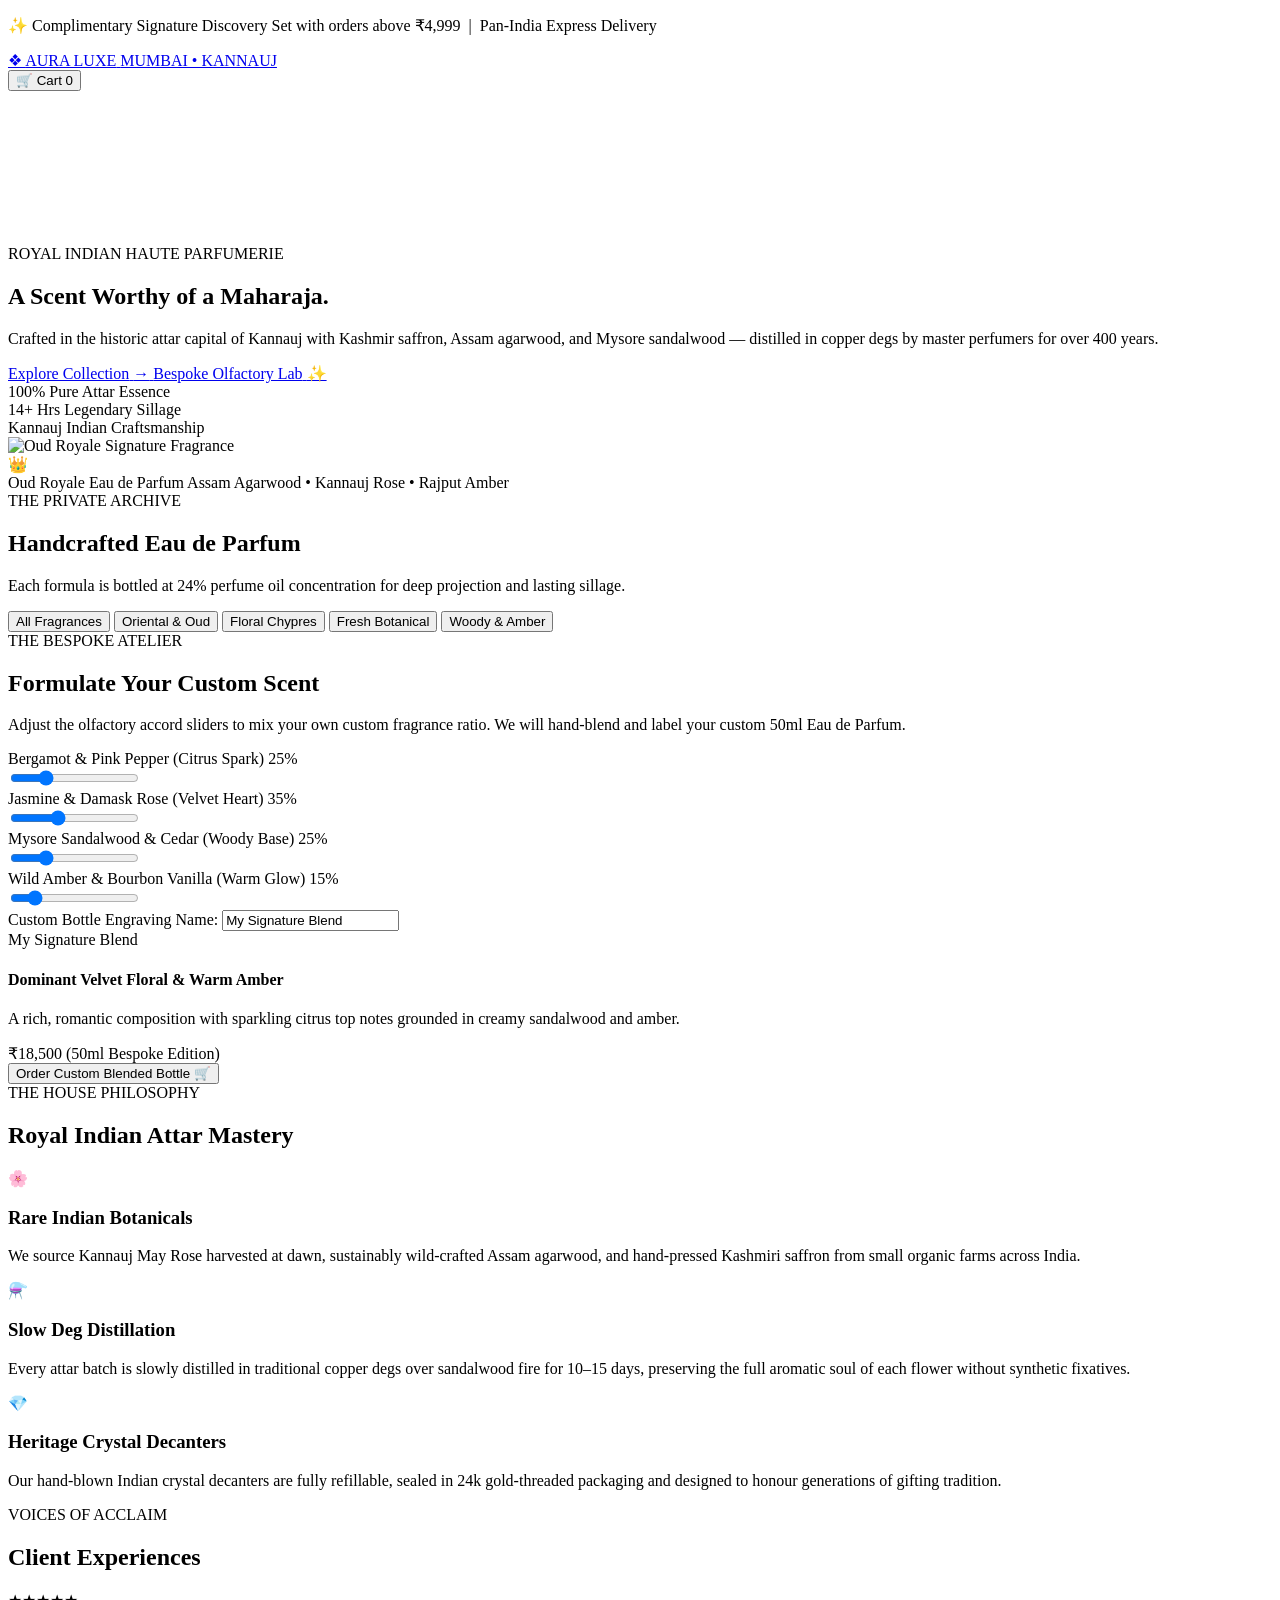
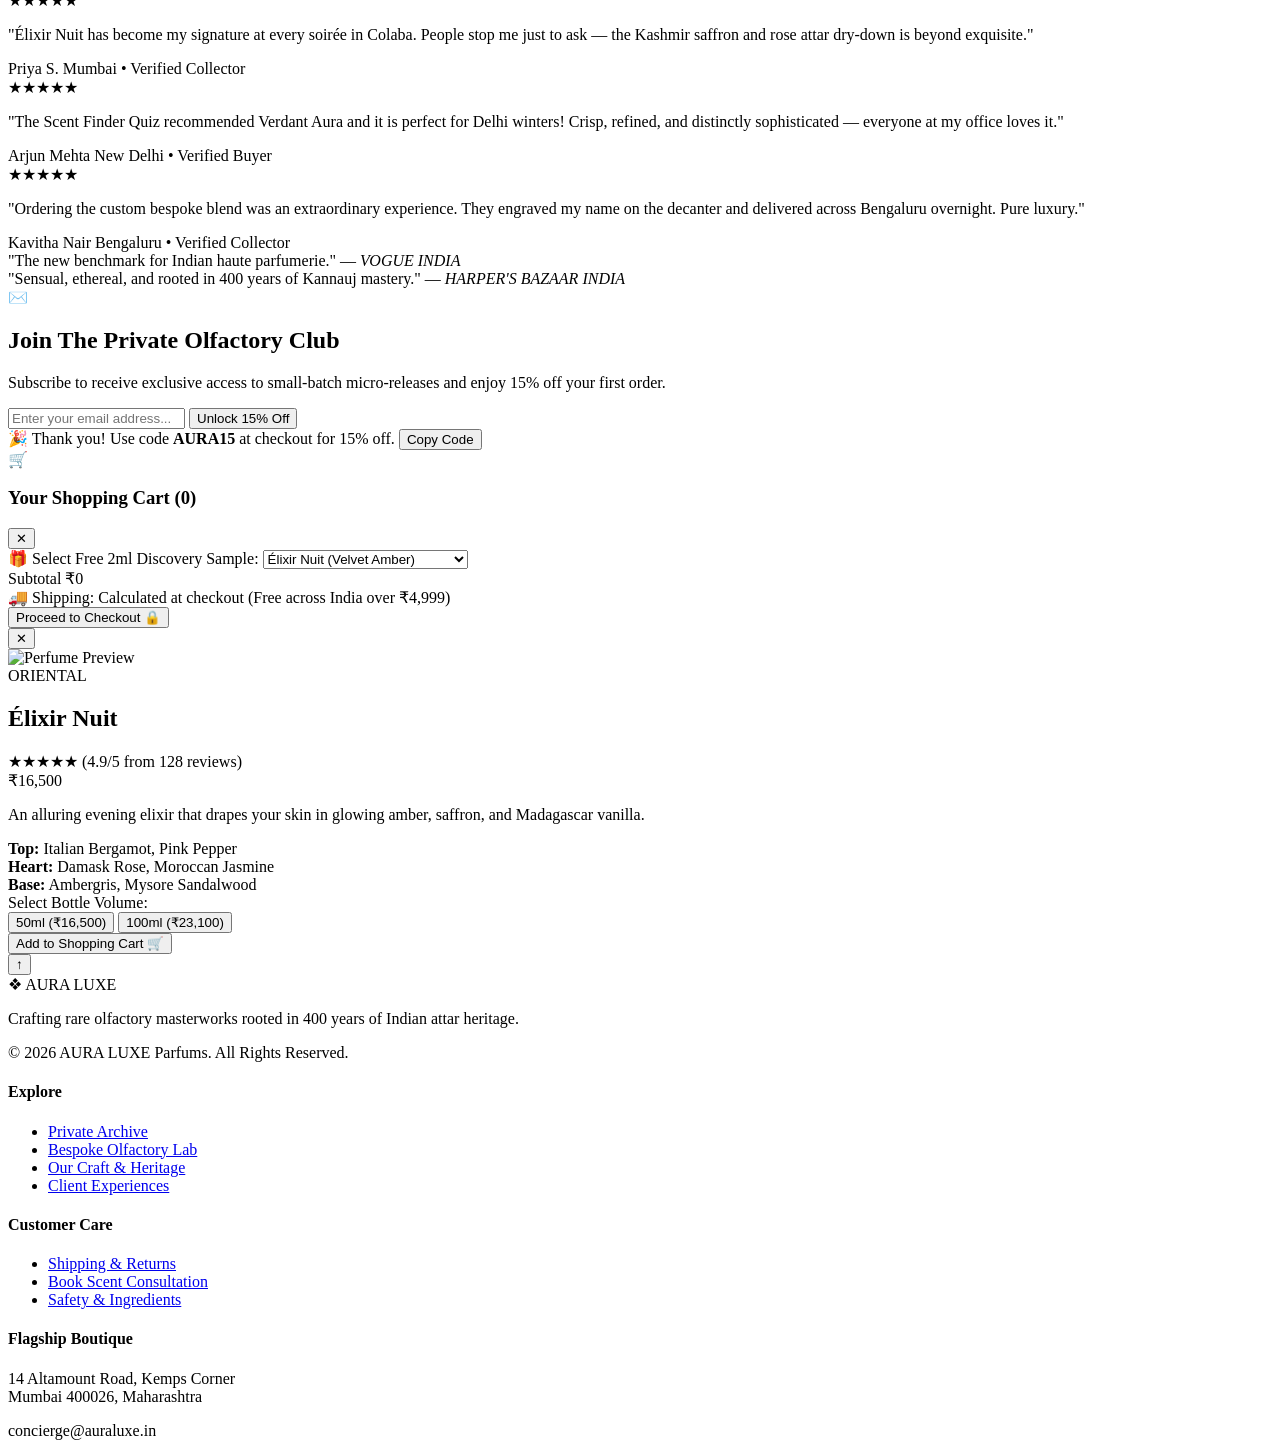
==== index.html @ dcf1870b "Update index.html" ====
<!DOCTYPE html>
<html lang="en">
<head>
  <meta charset="UTF-8">
  <meta name="viewport" content="width=device-width, initial-scale=1.0">
  <title>AURA LUXE Parfums — Royal Indian Haute Parfumerie &amp; Bespoke Attar Creations</title>
  <meta name="description" content="Discover AURA LUXE Parfums: Royal Indian luxury fragrances crafted in Kannauj with rare attar, Mysore sandalwood and Assam agarwood. Explore our interactive scent finder and bespoke olfactory lab.">
  
  <!-- Google Fonts -->
  <link rel="preconnect" href="https://fonts.googleapis.com">
  <link rel="preconnect" href="https://fonts.gstatic.com" crossorigin>
  <link href="https://fonts.googleapis.com/css2?family=Cinzel:wght@400;500;600;700;800&family=Cormorant+Garamond:ital,wght@0,400;0,600;0,700;1,400&family=Plus+Jakarta+Sans:wght@300;400;500;600;700&display=swap" rel="stylesheet">
  
  <!-- Stylesheet -->
  <link rel="stylesheet" href="styles.css">
</head>
<body>

  <!-- Top Announcement Bar -->
  <div class="announcement-bar">
    <p>✨ Complimentary Signature Discovery Set with orders above ₹4,999 &nbsp;|&nbsp; Pan-India Express Delivery</p>
  </div>
  
  <!-- Scroll Progress Indicator -->
  <div id="scroll-progress-bar" class="scroll-progress-bar"></div>

  <!-- Main Navigation Header -->
  <header id="main-header" class="header">
    <div class="header-container header-brand-only">
      <a href="#" class="brand-logo">
        <span class="logo-icon">❖</span>
        <span class="logo-text">AURA LUXE</span>
        <span class="logo-subtext">MUMBAI • KANNAUJ</span>
      </a>

      <div class="header-actions">
        <button id="cart-toggle-btn" class="cart-btn" aria-label="Open Shopping Cart">
          <span class="cart-icon">🛒</span>
          <span class="cart-label">Cart</span>
          <span id="cart-count" class="cart-badge">0</span>
        </button>
      </div>
    </div>
  </header>

  <main>

    <!-- Hero Section -->
    <section id="hero" class="hero-section">
      <!-- Fullscreen Kinetic Canvas Animation Background -->
      <div class="hero-canvas-wrapper">
        <canvas id="hero-scroll-canvas" class="hero-scroll-canvas"></canvas>
        <div class="hero-canvas-overlay"></div>
      </div>
      <div class="hero-bg-glow"></div>
      <div class="container hero-container">
        <div class="hero-content reveal reveal-slide-left">
          <div class="hero-tagline">ROYAL INDIAN HAUTE PARFUMERIE</div>
          <h1 class="hero-title">A Scent Worthy of a Maharaja.</h1>
          <p class="hero-description">
            Crafted in the historic attar capital of Kannauj with Kashmir saffron, Assam agarwood, and Mysore sandalwood — distilled in copper degs by master perfumers for over 400 years.
          </p>

          <div class="hero-cta-group">
            <a href="#collection" class="btn btn-primary">
              <span>Explore Collection</span>
              <span class="btn-arrow">→</span>
            </a>
            <a href="#olfactory-lab" class="btn btn-secondary">
              <span>Bespoke Olfactory Lab</span>
              <span class="btn-sparkle">✨</span>
            </a>
          </div>

          <div class="hero-metrics">
            <div class="metric-item">
              <span class="metric-val">100%</span>
              <span class="metric-lbl">Pure Attar Essence</span>
            </div>
            <div class="metric-divider"></div>
            <div class="metric-item">
              <span class="metric-val">14+ Hrs</span>
              <span class="metric-lbl">Legendary Sillage</span>
            </div>
            <div class="metric-divider"></div>
            <div class="metric-item">
              <span class="metric-val">Kannauj</span>
              <span class="metric-lbl">Indian Craftsmanship</span>
            </div>
          </div>
        </div>

        <div class="hero-visual reveal reveal-slide-right">
          <div class="hero-card-glow"></div>
          <div class="hero-image-wrapper">
            <img src="./images/hero.png" alt="Oud Royale Signature Fragrance" class="hero-img">
            <div class="hero-floating-badge">
              <div class="badge-icon">👑</div>
              <div class="badge-text">
                <span class="badge-title">Oud Royale Eau de Parfum</span>
                <span class="badge-sub">Assam Agarwood • Kannauj Rose • Rajput Amber</span>
              </div>
            </div>
          </div>
        </div>
      </div>
    </section>

    <!-- Collection Showcase -->
    <section id="collection" class="collection-section">
      <div class="container">
        <div class="section-header text-center reveal reveal-fade-up">
          <span class="section-subtitle">THE PRIVATE ARCHIVE</span>
          <h2 class="section-title">Handcrafted Eau de Parfum</h2>
          <p class="section-desc">Each formula is bottled at 24% perfume oil concentration for deep projection and lasting sillage.</p>
        </div>

        <!-- Category Filters -->
        <div class="filter-bar reveal reveal-scale stagger-1">
          <button class="filter-btn active" data-filter="all">All Fragrances</button>
          <button class="filter-btn" data-filter="oriental">Oriental & Oud</button>
          <button class="filter-btn" data-filter="floral">Floral Chypres</button>
          <button class="filter-btn" data-filter="fresh">Fresh Botanical</button>
          <button class="filter-btn" data-filter="woody">Woody & Amber</button>
        </div>

        <!-- Product Grid -->
        <div id="product-grid" class="product-grid">
          <!-- Dynamically populated via app.js -->
        </div>
      </div>
    </section>



    <!-- Bespoke Olfactory Lab / Scent Blender -->
    <section id="olfactory-lab" class="lab-section">
      <div class="container">
        <div class="section-header text-center reveal reveal-fade-up">
          <span class="section-subtitle">THE BESPOKE ATELIER</span>
          <h2 class="section-title">Formulate Your Custom Scent</h2>
          <p class="section-desc">Adjust the olfactory accord sliders to mix your own custom fragrance ratio. We will hand-blend and label your custom 50ml Eau de Parfum.</p>
        </div>

        <div class="lab-workspace reveal reveal-fade-up stagger-1">
          <div class="lab-controls-panel glass-card">
            <div class="slider-group">
              <div class="slider-header">
                <span class="slider-name">Bergamot & Pink Pepper (Citrus Spark)</span>
                <span id="val-citrus" class="slider-value">25%</span>
              </div>
              <input type="range" id="slider-citrus" min="0" max="100" value="25" class="custom-slider">
            </div>

            <div class="slider-group">
              <div class="slider-header">
                <span class="slider-name">Jasmine & Damask Rose (Velvet Heart)</span>
                <span id="val-floral" class="slider-value">35%</span>
              </div>
              <input type="range" id="slider-floral" min="0" max="100" value="35" class="custom-slider">
            </div>

            <div class="slider-group">
              <div class="slider-header">
                <span class="slider-name">Mysore Sandalwood & Cedar (Woody Base)</span>
                <span id="val-woody" class="slider-value">25%</span>
              </div>
              <input type="range" id="slider-woody" min="0" max="100" value="25" class="custom-slider">
            </div>

            <div class="slider-group">
              <div class="slider-header">
                <span class="slider-name">Wild Amber & Bourbon Vanilla (Warm Glow)</span>
                <span id="val-amber" class="slider-value">15%</span>
              </div>
              <input type="range" id="slider-amber" min="0" max="100" value="15" class="custom-slider">
            </div>

            <div class="custom-naming-field">
              <label for="custom-scent-name">Custom Bottle Engraving Name:</label>
              <input type="text" id="custom-scent-name" placeholder="e.g. Nocturne No. 7" value="My Signature Blend">
            </div>
          </div>

          <div class="lab-preview-panel glass-card text-center">
            <div class="bottle-glow-preview">
              <div id="custom-bottle-aura" class="custom-bottle-aura"></div>
              <div class="bottle-graphic">
                <span class="bottle-cap"></span>
                <span id="bottle-body" class="bottle-body">
                  <span id="bottle-label-text" class="bottle-label-text">My Signature Blend</span>
                </span>
              </div>
            </div>

            <div class="custom-recipe-summary">
              <h4 id="custom-blend-title" class="blend-title">Dominant Velvet Floral & Warm Amber</h4>
              <p id="custom-blend-desc" class="blend-desc">A rich, romantic composition with sparkling citrus top notes grounded in creamy sandalwood and amber.</p>
              <div class="custom-price-tag">₹18,500 <span class="size-lbl">(50ml Bespoke Edition)</span></div>
              <button id="add-custom-blend-btn" class="btn btn-primary btn-block">
                <span>Order Custom Blended Bottle</span>
                <span>🛒</span>
              </button>
            </div>
          </div>
        </div>
      </div>
    </section>

    <!-- Artisanal Heritage & Quality -->
    <section id="heritage" class="heritage-section">
      <div class="container">
        <div class="section-header text-center reveal reveal-fade-up">
          <span class="section-subtitle">THE HOUSE PHILOSOPHY</span>
          <h2 class="section-title">Royal Indian Attar Mastery</h2>
        </div>

        <div class="heritage-grid">
          <div class="heritage-card glass-card reveal reveal-scale stagger-1">
            <div class="heritage-icon">🌸</div>
            <h3>Rare Indian Botanicals</h3>
            <p>We source Kannauj May Rose harvested at dawn, sustainably wild-crafted Assam agarwood, and hand-pressed Kashmiri saffron from small organic farms across India.</p>
          </div>

          <div class="heritage-card glass-card reveal reveal-scale stagger-2">
            <div class="heritage-icon">⚗️</div>
            <h3>Slow Deg Distillation</h3>
            <p>Every attar batch is slowly distilled in traditional copper degs over sandalwood fire for 10–15 days, preserving the full aromatic soul of each flower without synthetic fixatives.</p>
          </div>

          <div class="heritage-card glass-card reveal reveal-scale stagger-3">
            <div class="heritage-icon">💎</div>
            <h3>Heritage Crystal Decanters</h3>
            <p>Our hand-blown Indian crystal decanters are fully refillable, sealed in 24k gold-threaded packaging and designed to honour generations of gifting tradition.</p>
          </div>
        </div>
      </div>
    </section>

    <!-- Reviews & Press -->
    <section id="reviews" class="reviews-section">
      <div class="container">
        <div class="section-header text-center reveal reveal-fade-up">
          <span class="section-subtitle">VOICES OF ACCLAIM</span>
          <h2 class="section-title">Client Experiences</h2>
        </div>

        <div class="reviews-grid">
          <div class="review-card glass-card reveal reveal-fade-up stagger-1">
            <div class="star-rating">★★★★★</div>
            <p class="review-text">"Élixir Nuit has become my signature at every soirée in Colaba. People stop me just to ask — the Kashmir saffron and rose attar dry-down is beyond exquisite."</p>
            <div class="reviewer-info">
              <span class="reviewer-name">Priya S.</span>
              <span class="reviewer-location">Mumbai • Verified Collector</span>
            </div>
          </div>

          <div class="review-card glass-card reveal reveal-fade-up stagger-2">
            <div class="star-rating">★★★★★</div>
            <p class="review-text">"The Scent Finder Quiz recommended Verdant Aura and it is perfect for Delhi winters! Crisp, refined, and distinctly sophisticated — everyone at my office loves it."</p>
            <div class="reviewer-info">
              <span class="reviewer-name">Arjun Mehta</span>
              <span class="reviewer-location">New Delhi • Verified Buyer</span>
            </div>
          </div>

          <div class="review-card glass-card reveal reveal-fade-up stagger-3">
            <div class="star-rating">★★★★★</div>
            <p class="review-text">"Ordering the custom bespoke blend was an extraordinary experience. They engraved my name on the decanter and delivered across Bengaluru overnight. Pure luxury."</p>
            <div class="reviewer-info">
              <span class="reviewer-name">Kavitha Nair</span>
              <span class="reviewer-location">Bengaluru • Verified Collector</span>
            </div>
          </div>
        </div>

        <!-- Press Endorsements -->
        <div class="press-quotes reveal reveal-fade-up stagger-4">
          <div class="press-item">"The new benchmark for Indian haute parfumerie." — <em>VOGUE INDIA</em></div>
          <div class="press-item">"Sensual, ethereal, and rooted in 400 years of Kannauj mastery." — <em>HARPER'S BAZAAR INDIA</em></div>
        </div>
      </div>
    </section>

    <!-- VIP Newsletter Signup -->
    <section class="newsletter-section">
      <div class="container text-center">
        <div class="newsletter-card glass-card reveal reveal-scale">
          <span class="newsletter-icon">✉️</span>
          <h2>Join The Private Olfactory Club</h2>
          <p>Subscribe to receive exclusive access to small-batch micro-releases and enjoy 15% off your first order.</p>

          <form id="newsletter-form" class="newsletter-form">
            <input type="email" id="newsletter-email" placeholder="Enter your email address..." required aria-label="Email address">
            <button type="submit" class="btn btn-primary">Unlock 15% Off</button>
          </form>

          <div id="newsletter-success-msg" class="newsletter-success hidden">
            🎉 Thank you! Use code <strong id="promo-code">AURA15</strong> at checkout for 15% off. <button id="copy-code-btn" class="btn-text">Copy Code</button>
          </div>
        </div>
      </div>
    </section>

  </main>

  <!-- Slide-out Shopping Cart Drawer -->
  <div id="cart-overlay" class="cart-overlay"></div>
  <aside id="cart-drawer" class="cart-drawer" aria-label="Shopping Cart Drawer">
    <div class="cart-drawer-header">
      <div class="cart-header-title">
        <span class="cart-header-icon">🛒</span>
        <h3>Your Shopping Cart (<span id="cart-drawer-count">0</span>)</h3>
      </div>
      <button id="cart-close-btn" class="close-btn" aria-label="Close Shopping Cart">✕</button>
    </div>

    <div id="cart-items-container" class="cart-drawer-body">
      <!-- Cart items injected dynamically -->
    </div>

    <div class="cart-drawer-footer">
      <div class="free-sample-picker">
        <label for="sample-select">🎁 Select Free 2ml Discovery Sample:</label>
        <select id="sample-select" class="sample-select">
          <option value="Élixir Nuit 2ml Sample">Élixir Nuit (Velvet Amber)</option>
          <option value="Fleur de Soie 2ml Sample">Fleur de Soie (Rose Chypres)</option>
          <option value="Verdant Aura 2ml Sample">Verdant Aura (Fresh Botanical)</option>
          <option value="Oud Royale 2ml Sample">Oud Royale (Rare Agarwood)</option>
        </select>
      </div>

      <div class="cart-subtotal-row">
        <span>Subtotal</span>
        <span id="cart-subtotal-val" class="subtotal-amount">₹0</span>
      </div>

      <div class="cart-shipping-note">
        <span>🚚 Shipping:</span>
        <span id="shipping-status" class="shipping-status">Calculated at checkout (Free across India over ₹4,999)</span>
      </div>

      <button id="checkout-btn" class="btn btn-primary btn-block btn-lg">
        <span>Proceed to Checkout</span>
        <span>🔒</span>
      </button>
    </div>
  </aside>

  <!-- Quick View Product Modal -->
  <div id="quickview-modal" class="modal-overlay">
    <div class="modal-card glass-card">
      <button id="modal-close-btn" class="modal-close" aria-label="Close Modal">✕</button>
      <div class="modal-body">
        <div class="modal-image-col">
          <img id="modal-img" src="./images/hero.png" alt="Perfume Preview">
        </div>
        <div class="modal-details-col">
          <span id="modal-category" class="modal-category-tag">ORIENTAL</span>
          <h2 id="modal-title" class="modal-title">Élixir Nuit</h2>
          <div id="modal-rating" class="modal-stars">★★★★★ <span class="rating-num">(4.9/5 from 128 reviews)</span></div>
          <div id="modal-price" class="modal-price-tag">₹16,500</div>
          <p id="modal-desc" class="modal-description">An alluring evening elixir that drapes your skin in glowing amber, saffron, and Madagascar vanilla.</p>

          <div class="modal-notes-summary">
            <div><strong>Top:</strong> <span id="modal-top-notes">Italian Bergamot, Pink Pepper</span></div>
            <div><strong>Heart:</strong> <span id="modal-heart-notes">Damask Rose, Moroccan Jasmine</span></div>
            <div><strong>Base:</strong> <span id="modal-base-notes">Ambergris, Mysore Sandalwood</span></div>
          </div>

          <div class="size-selector">
            <label>Select Bottle Volume:</label>
            <div class="size-options">
              <button class="size-btn active" data-size="50ml" data-price-mult="1">50ml (₹16,500)</button>
              <button class="size-btn" data-size="100ml" data-price-mult="1.4">100ml (₹23,100)</button>
            </div>
          </div>

          <button id="modal-add-cart-btn" class="btn btn-primary btn-block">
            <span>Add to Shopping Cart</span>
            <span>🛒</span>
          </button>
        </div>
      </div>
    </div>
  </div>

  <!-- Toast Notification Container -->
  <div id="toast-container" class="toast-container"></div>

  <!-- Back to Top Button -->
  <button id="back-to-top-btn" class="back-to-top-btn" aria-label="Scroll Back to Top" title="Back to Top">
    <span>↑</span>
  </button>

  <!-- Footer -->
  <footer class="footer">
    <div class="container footer-grid">
      <div class="footer-col brand-col">
        <div class="brand-logo">
          <span class="logo-icon">❖</span>
          <span class="logo-text">AURA LUXE</span>
        </div>
        <p>Crafting rare olfactory masterworks rooted in 400 years of Indian attar heritage.</p>
        <p class="copyright">&copy; 2026 AURA LUXE Parfums. All Rights Reserved.</p>
      </div>

      <div class="footer-col">
        <h4>Explore</h4>
        <ul>
          <li><a href="#collection">Private Archive</a></li>
          <li><a href="#olfactory-lab">Bespoke Olfactory Lab</a></li>
          <li><a href="#heritage">Our Craft &amp; Heritage</a></li>
          <li><a href="#reviews">Client Experiences</a></li>
        </ul>
      </div>

      <div class="footer-col">
        <h4>Customer Care</h4>
        <ul>
          <li><a href="#" onclick="alert('Complimentary shipping across India on all orders over ₹4,999. Express 24-hr delivery to major metros.')">Shipping &amp; Returns</a></li>
          <li><a href="#" onclick="alert('Our master perfumers are available for private consultations at boutique@auraluxe.com')">Book Scent Consultation</a></li>
          <li><a href="#" onclick="alert('All fragrances are 100% cruelty-free and IFRA certified.')">Safety & Ingredients</a></li>
        </ul>
      </div>

      <div class="footer-col">
        <h4>Flagship Boutique</h4>
        <p>14 Altamount Road, Kemps Corner<br>Mumbai 400026, Maharashtra</p>
        <p class="contact-email">concierge@auraluxe.in</p>
      </div>
    </div>
  </footer>

  <!-- Script -->
  <script src="app.js"></script>
</body>
</html>
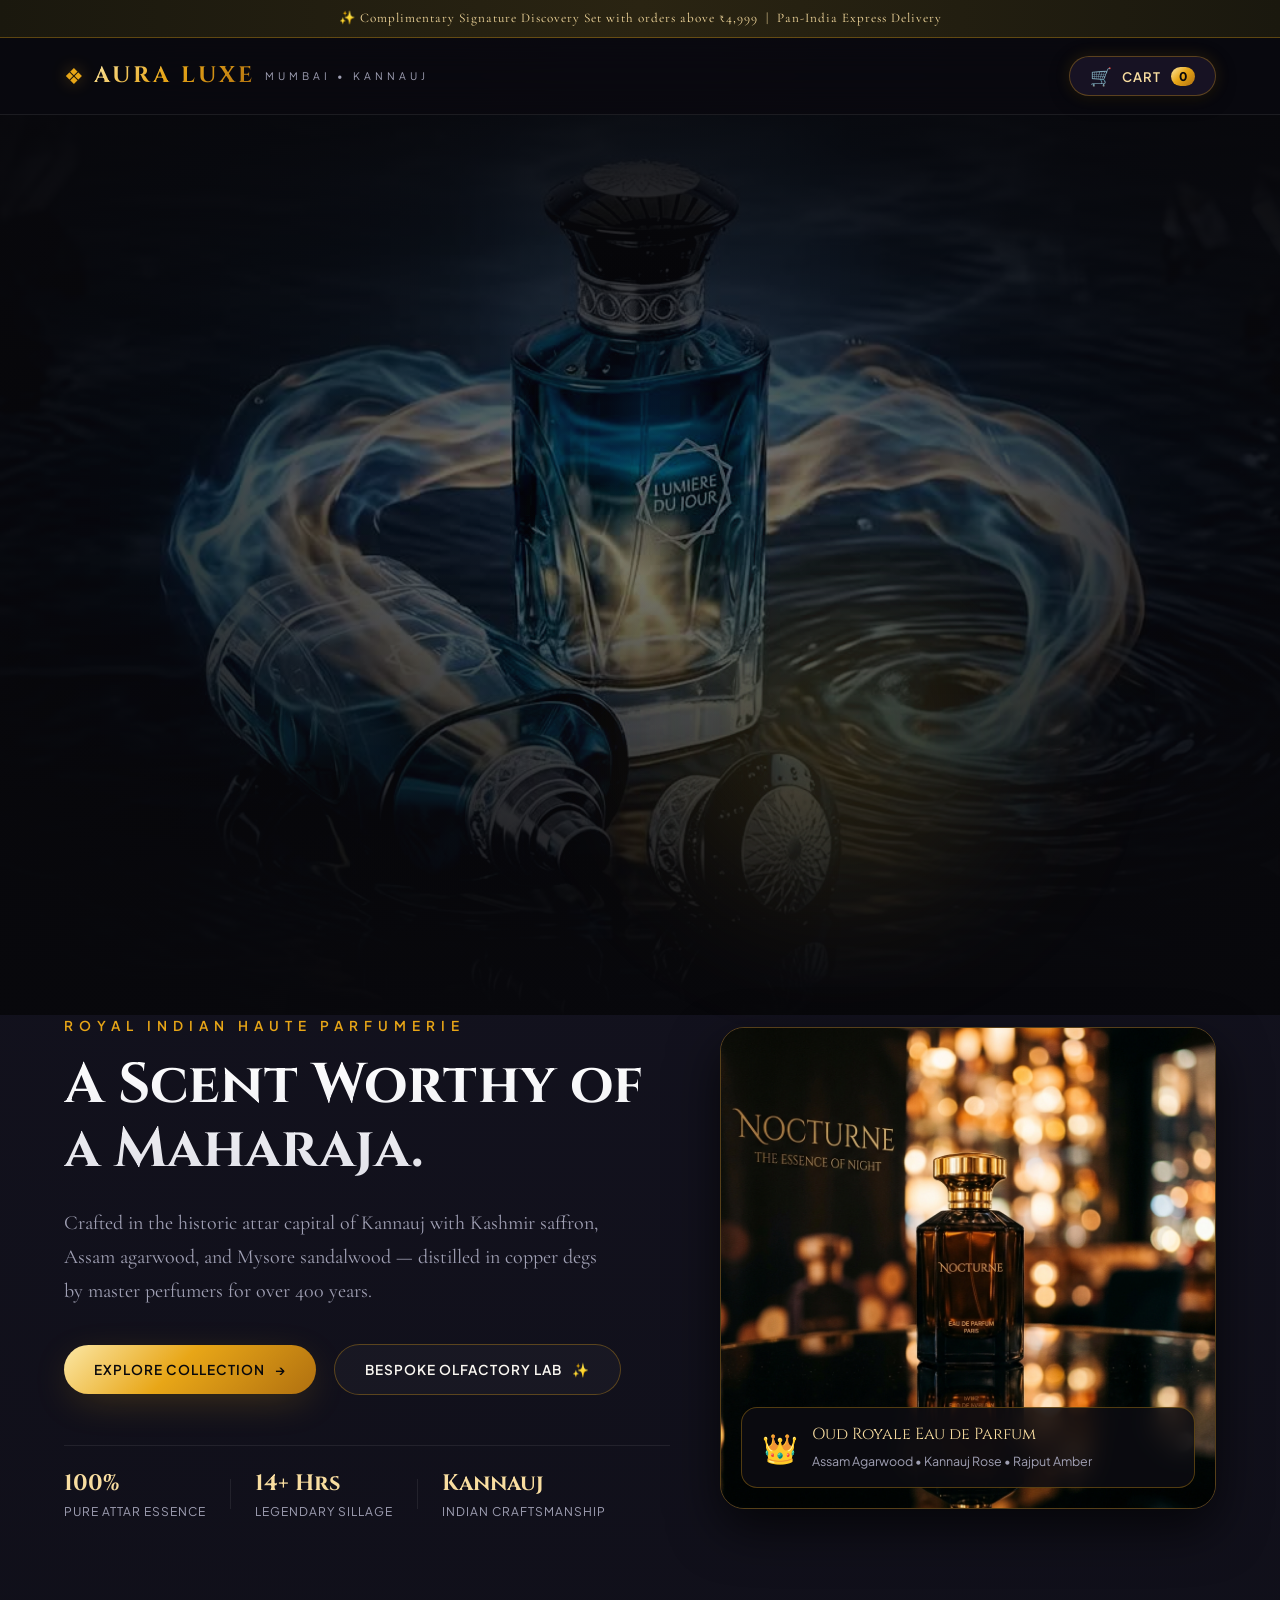
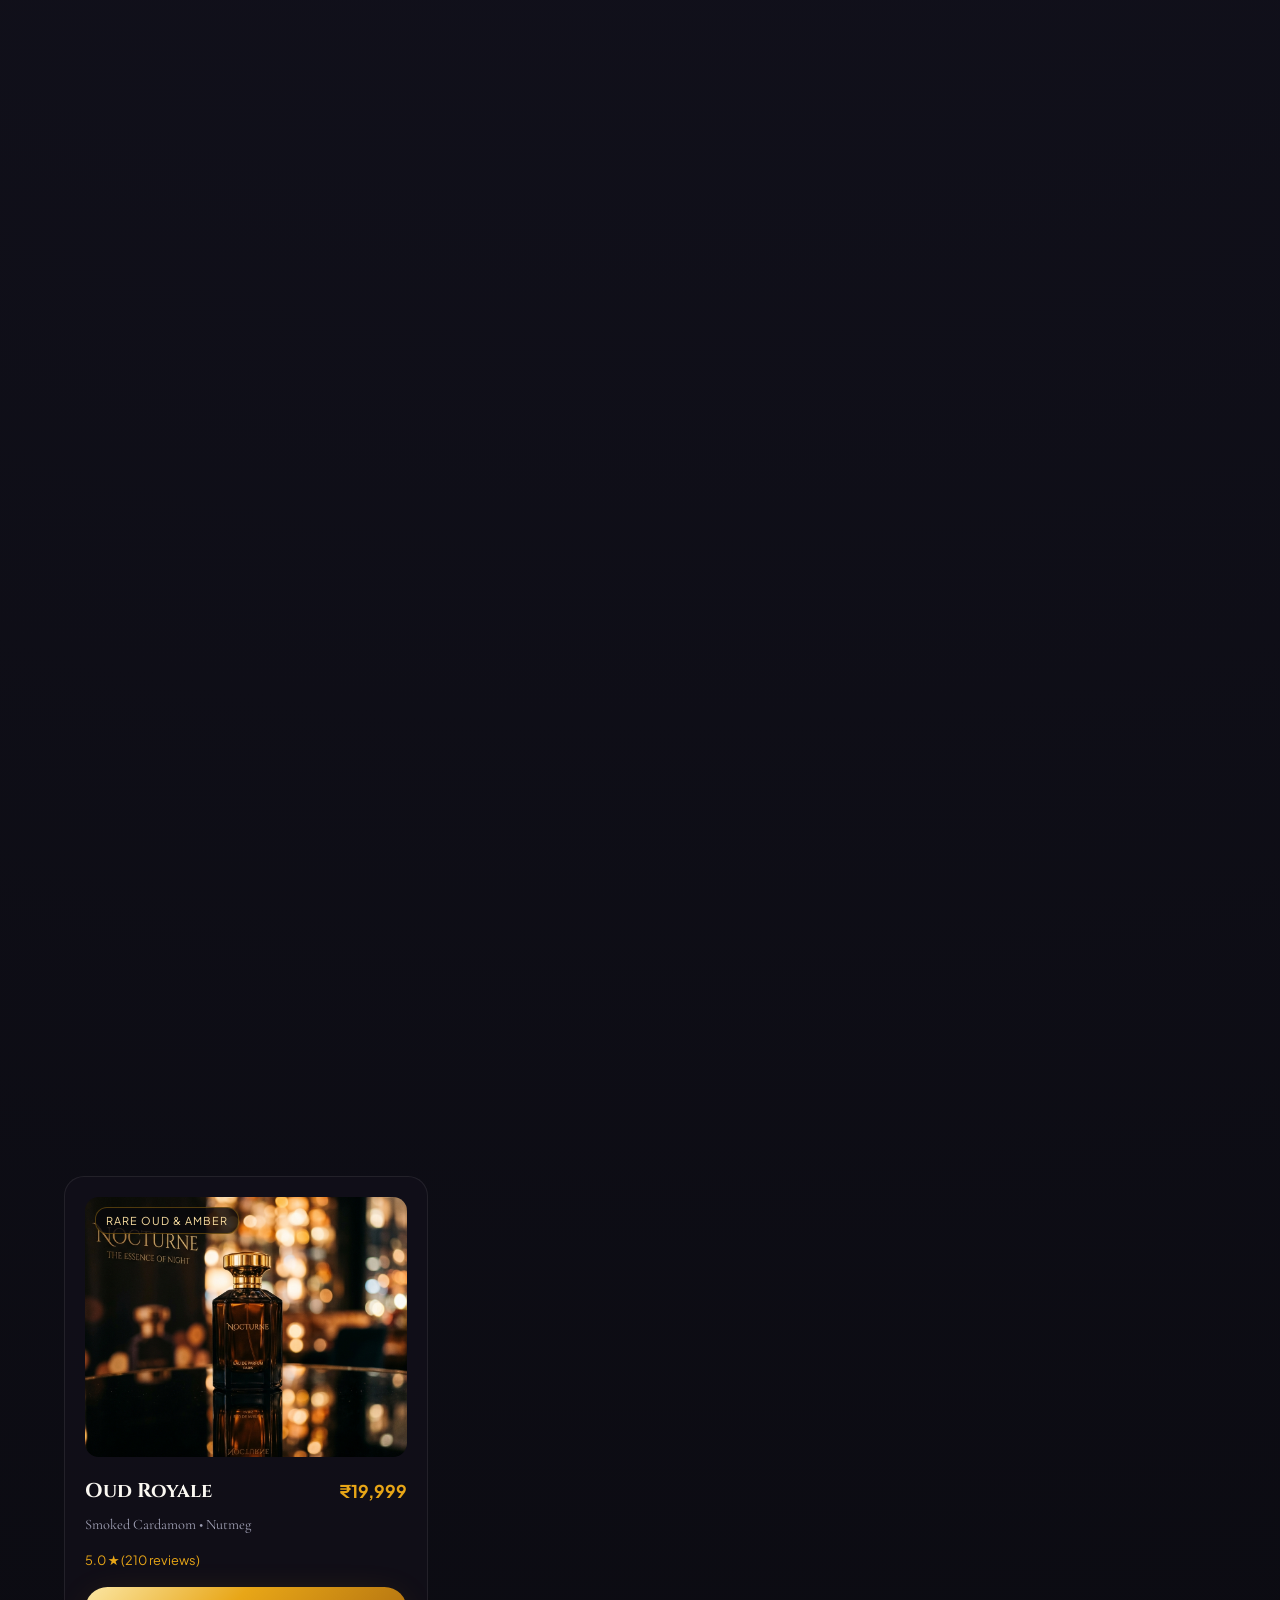
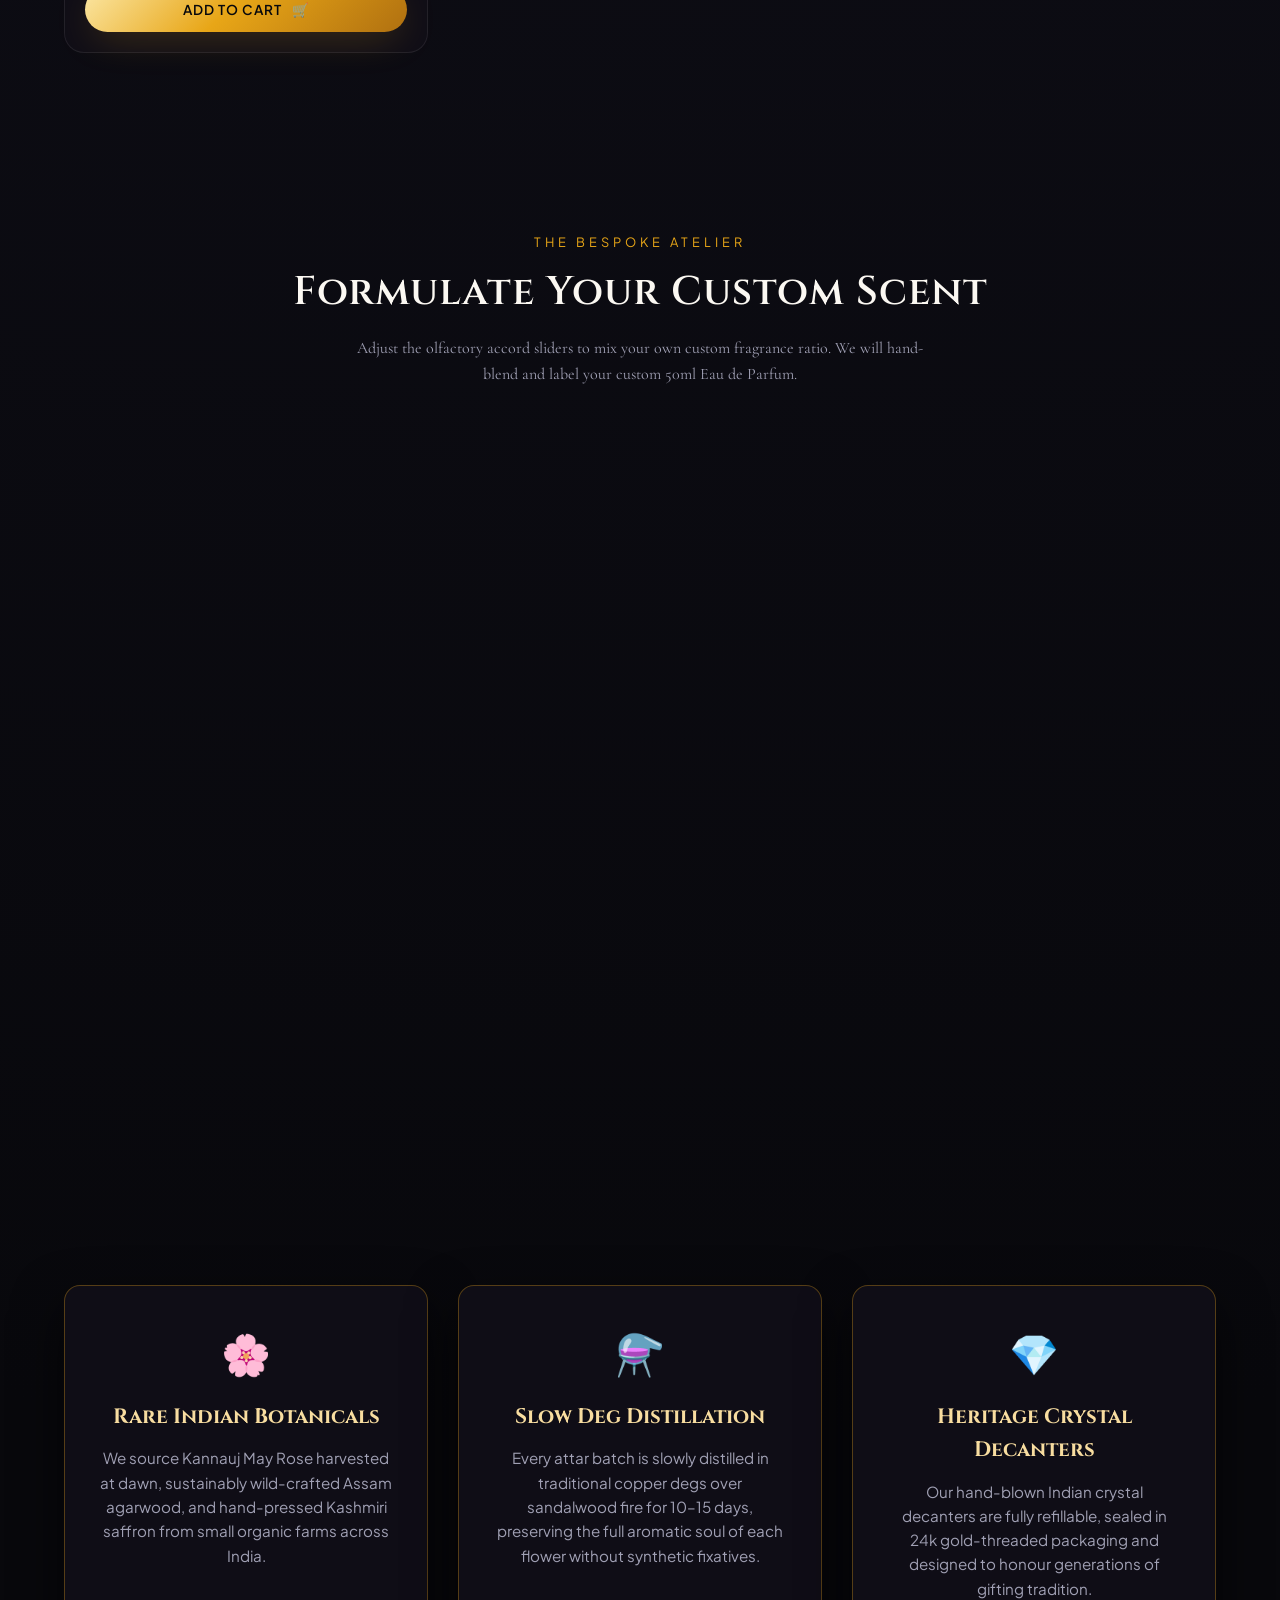
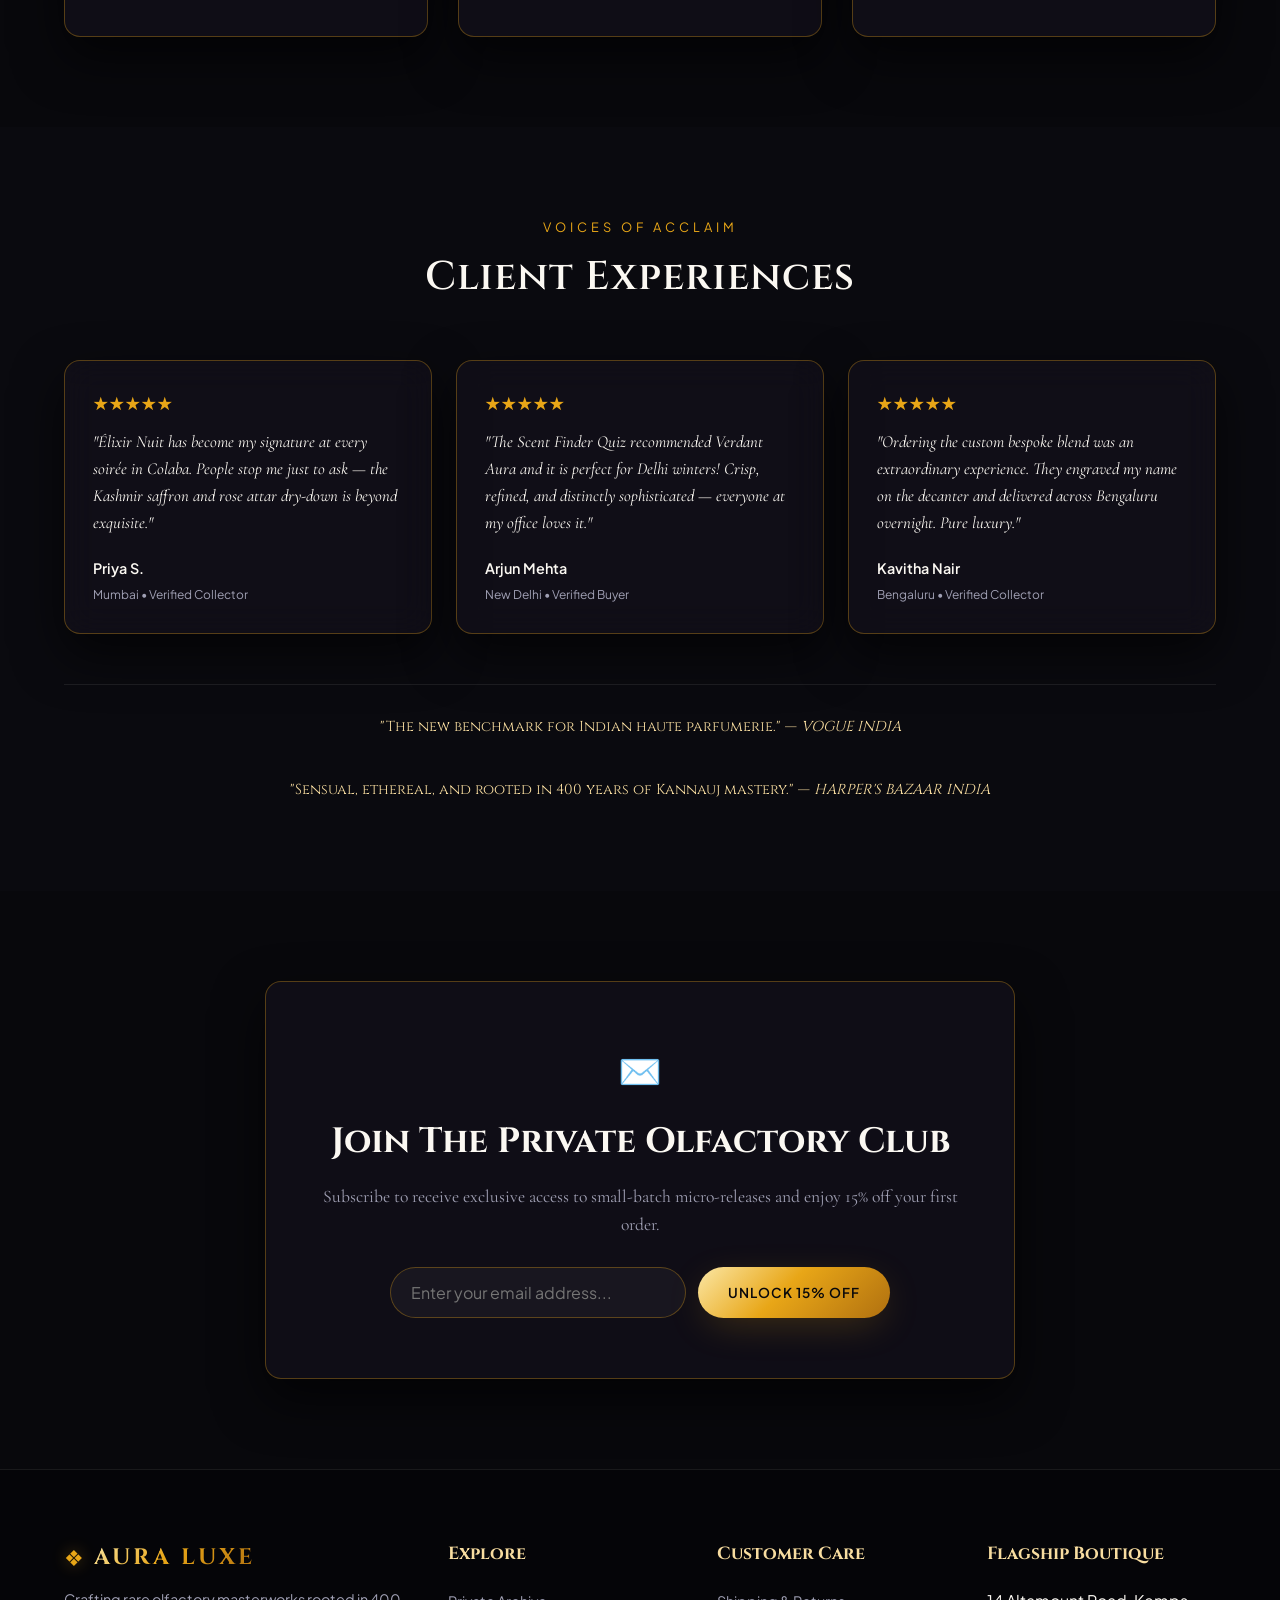
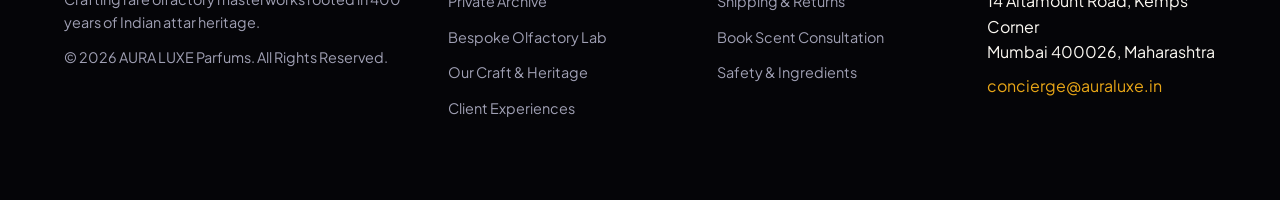
==== commit b5e5b22e: "Add checkout modal window & order confirmation screen" ====
--- a/index.html
+++ b/index.html
@@ -388,6 +388,197 @@
   <!-- Toast Notification Container -->
   <div id="toast-container" class="toast-container"></div>
 
+  <!-- Modern E-Commerce Checkout Modal -->
+  <div id="checkout-modal" class="modal-overlay">
+    <div class="checkout-card glass-card">
+      <div class="checkout-modal-header">
+        <div class="checkout-header-title">
+          <span class="checkout-icon">🔒</span>
+          <h2>Secure Express Checkout</h2>
+        </div>
+        <button id="checkout-close-btn" class="modal-close" aria-label="Close Checkout">✕</button>
+      </div>
+
+      <div class="checkout-modal-body">
+        <!-- Form Side -->
+        <form id="checkout-form" class="checkout-form-col">
+          
+          <div class="checkout-section">
+            <h3 class="checkout-step-title"><span class="step-num">1</span> Delivery &amp; Contact Details</h3>
+            <div class="form-row">
+              <div class="form-group col-full">
+                <label for="chk-name">Full Name *</label>
+                <input type="text" id="chk-name" placeholder="e.g. Ananya Sharma" required>
+              </div>
+            </div>
+
+            <div class="form-row col-2">
+              <div class="form-group">
+                <label for="chk-email">Email Address *</label>
+                <input type="email" id="chk-email" placeholder="ananya@example.com" required>
+              </div>
+              <div class="form-group">
+                <label for="chk-phone">Mobile Number *</label>
+                <input type="tel" id="chk-phone" placeholder="+91 98765 43210" required>
+              </div>
+            </div>
+
+            <div class="form-group">
+              <label for="chk-address">Flat / House No. &amp; Building *</label>
+              <input type="text" id="chk-address" placeholder="e.g. Apt 4B, Emerald Heights" required>
+            </div>
+
+            <div class="form-group">
+              <label for="chk-street">Street Address / Locality *</label>
+              <input type="text" id="chk-street" placeholder="e.g. Park Street, Bandra West" required>
+            </div>
+
+            <div class="form-row col-3">
+              <div class="form-group">
+                <label for="chk-pincode">Pincode *</label>
+                <input type="text" id="chk-pincode" placeholder="400050" required maxlength="6">
+              </div>
+              <div class="form-group">
+                <label for="chk-city">City *</label>
+                <input type="text" id="chk-city" placeholder="Mumbai" required>
+              </div>
+              <div class="form-group">
+                <label for="chk-state">State *</label>
+                <input type="text" id="chk-state" placeholder="Maharashtra" required>
+              </div>
+            </div>
+          </div>
+
+          <div class="checkout-section">
+            <h3 class="checkout-step-title"><span class="step-num">2</span> Payment Method</h3>
+            <div class="payment-options-grid">
+              
+              <label class="payment-option-card active">
+                <input type="radio" name="payment-method" value="UPI Instant (GPay / PhonePe / Paytm)" checked>
+                <div class="payment-card-content">
+                  <span class="payment-icon">⚡</span>
+                  <div>
+                    <span class="payment-name">UPI / QR Code</span>
+                    <span class="payment-desc">GPay, PhonePe, Paytm, BHIM</span>
+                  </div>
+                  <span class="recommended-badge">FASTEST</span>
+                </div>
+              </label>
+
+              <label class="payment-option-card">
+                <input type="radio" name="payment-method" value="Credit/Debit Card">
+                <div class="payment-card-content">
+                  <span class="payment-icon">💳</span>
+                  <div>
+                    <span class="payment-name">Credit / Debit Card</span>
+                    <span class="payment-desc">Visa, Mastercard, RuPay</span>
+                  </div>
+                </div>
+              </label>
+
+              <label class="payment-option-card">
+                <input type="radio" name="payment-method" value="Net Banking">
+                <div class="payment-card-content">
+                  <span class="payment-icon">🏦</span>
+                  <div>
+                    <span class="payment-name">Net Banking</span>
+                    <span class="payment-desc">HDFC, ICICI, SBI, Axis &amp; all banks</span>
+                  </div>
+                </div>
+              </label>
+
+              <label class="payment-option-card">
+                <input type="radio" name="payment-method" value="Cash on Delivery">
+                <div class="payment-card-content">
+                  <span class="payment-icon">💵</span>
+                  <div>
+                    <span class="payment-name">Cash on Delivery</span>
+                    <span class="payment-desc">Pay upon doorstep arrival</span>
+                  </div>
+                </div>
+              </label>
+
+            </div>
+          </div>
+
+          <button type="submit" id="place-order-btn" class="btn btn-primary btn-block btn-lg place-order-btn">
+            <span>Complete Order</span>
+            <span id="chk-btn-price">₹0</span>
+          </button>
+        </form>
+
+        <!-- Summary Side -->
+        <div class="checkout-summary-col">
+          <h3 class="summary-title">Order Summary</h3>
+          <div id="checkout-items-list" class="checkout-items-list">
+            <!-- Dynamic items populated by JS -->
+          </div>
+
+          <div class="checkout-promo-box">
+            <input type="text" id="chk-promo-code" placeholder="Promo code (e.g. AURA15)">
+            <button type="button" id="apply-promo-btn" class="btn btn-secondary">Apply</button>
+          </div>
+
+          <div class="checkout-totals">
+            <div class="total-row">
+              <span>Subtotal</span>
+              <span id="chk-subtotal">₹0</span>
+            </div>
+            <div id="chk-discount-row" class="total-row discount-row hidden">
+              <span>Promo Discount (AURA15)</span>
+              <span id="chk-discount">-₹0</span>
+            </div>
+            <div class="total-row">
+              <span>Pan-India Shipping</span>
+              <span id="chk-shipping" class="free-badge">FREE</span>
+            </div>
+            <div class="total-row final-total">
+              <span>Total Payable</span>
+              <span id="chk-final-total">₹0</span>
+            </div>
+          </div>
+
+          <div class="checkout-trust-badges">
+            <div class="trust-badge">🛡️ 256-Bit SSL Encrypted</div>
+            <div class="trust-badge">🚚 Express 24–48hr Metro Delivery</div>
+            <div class="trust-badge">✨ 100% Authentic Indian Luxury</div>
+          </div>
+        </div>
+
+      </div>
+    </div>
+  </div>
+
+  <!-- Order Success Confirmation Modal -->
+  <div id="order-success-modal" class="modal-overlay">
+    <div class="success-card glass-card text-center">
+      <div class="success-icon-wrapper">🎉</div>
+      <span class="success-badge">ORDER CONFIRMED</span>
+      <h2 class="success-title">Thank You For Your Order!</h2>
+      <p class="success-sub">Your bespoke fragrance package is being carefully prepared by our master perfumers in Kannauj.</p>
+
+      <div class="order-details-box">
+        <div class="detail-item">
+          <span class="detail-lbl">Order Reference:</span>
+          <span id="success-order-id" class="detail-val">#AL-98421</span>
+        </div>
+        <div class="detail-item">
+          <span class="detail-lbl">Estimated Delivery:</span>
+          <span id="success-delivery-date" class="detail-val">2–3 Business Days</span>
+        </div>
+        <div class="detail-item">
+          <span class="detail-lbl">Payment Status:</span>
+          <span id="success-payment-status" class="detail-val green">Paid via UPI ⚡</span>
+        </div>
+      </div>
+
+      <button id="success-done-btn" class="btn btn-primary btn-block">
+        <span>Continue Exploring</span>
+        <span>✨</span>
+      </button>
+    </div>
+  </div>
+
   <!-- Back to Top Button -->
   <button id="back-to-top-btn" class="back-to-top-btn" aria-label="Scroll Back to Top" title="Back to Top">
     <span>↑</span>
--- a/styles.css
+++ b/styles.css
@@ -0,0 +1,1839 @@
+/* ==========================================
+   AURA LUXE Parfums — Luxury CSS Framework
+   ========================================== */
+
+:root {
+  --bg-dark: #07070B;
+  --bg-card: rgba(18, 15, 26, 0.80);
+  --bg-card-hover: rgba(28, 22, 40, 0.90);
+  --bg-input: rgba(255, 255, 255, 0.04);
+  
+  /* Saffron-enriched Indian gold palette */
+  --gold-primary: #E8A617;
+  --gold-light: #F8DDA0;
+  --gold-glow: rgba(232, 166, 23, 0.40);
+  --gold-gradient: linear-gradient(135deg, #FBE7A5 0%, #E8A617 45%, #B07010 100%);
+  
+  /* Indian rose / deep maroon accent */
+  --rose-accent: #F2C4B0;
+  --maroon-accent: #8B2252;
+  --text-main: #FBF8F2;
+  --text-muted: #A0A0B4;
+  --text-dim: #6E6E82;
+  
+  --border-gold: rgba(232, 166, 23, 0.32);
+  --border-subtle: rgba(255, 255, 255, 0.08);
+  
+  --font-heading: 'Cinzel', serif;
+  --font-serif: 'Cormorant Garamond', serif;
+  --font-sans: 'Plus Jakarta Sans', sans-serif;
+  
+  --transition-fast: 0.25s cubic-bezier(0.16, 1, 0.3, 1);
+  --transition-smooth: 0.4s cubic-bezier(0.16, 1, 0.3, 1);
+  --shadow-gold: 0 10px 40px -10px rgba(232, 166, 23, 0.30);
+  --shadow-dark: 0 20px 50px rgba(0, 0, 0, 0.65);
+}
+
+/* Reset & Base Styles */
+*, *::before, *::after {
+  box-sizing: border-box;
+  margin: 0;
+  padding: 0;
+}
+
+html {
+  scroll-behavior: smooth;
+  font-size: 16px;
+  background-color: var(--bg-dark);
+  color: var(--text-main);
+  font-family: var(--font-sans);
+  overflow-x: hidden;
+}
+
+body {
+  line-height: 1.6;
+  background: radial-gradient(circle at 50% 0%, #151422 0%, #08080C 70%);
+  min-height: 100vh;
+}
+
+img {
+  max-width: 100%;
+  height: auto;
+  display: block;
+}
+
+a {
+  color: inherit;
+  text-decoration: none;
+  transition: var(--transition-fast);
+}
+
+button, input, select {
+  font-family: inherit;
+  font-size: inherit;
+  color: inherit;
+}
+
+button {
+  cursor: pointer;
+  border: none;
+  background: none;
+  outline: none;
+}
+
+.container {
+  width: 90%;
+  max-width: 1280px;
+  margin: 0 auto;
+}
+
+/* Glassmorphism Card Utility */
+.glass-card {
+  background: var(--bg-card);
+  backdrop-filter: blur(16px);
+  -webkit-backdrop-filter: blur(16px);
+  border: 1px solid var(--border-gold);
+  border-radius: 16px;
+  box-shadow: var(--shadow-dark);
+  transition: transform 0.4s cubic-bezier(0.16, 1, 0.3, 1), border-color 0.4s ease, box-shadow 0.4s ease;
+}
+
+.glass-card:hover {
+  border-color: rgba(212, 175, 55, 0.6);
+  box-shadow: var(--shadow-gold), 0 20px 40px rgba(0, 0, 0, 0.8);
+}
+
+/* Scroll Progress Bar */
+.scroll-progress-bar {
+  position: fixed;
+  top: 0;
+  left: 0;
+  height: 3px;
+  width: 0%;
+  background: var(--gold-gradient);
+  box-shadow: 0 0 12px var(--gold-primary);
+  z-index: 1001;
+  transition: width 0.1s ease-out;
+}
+
+/* Announcement Bar */
+.announcement-bar {
+  background: linear-gradient(90deg, #1A180E 0%, #2A2412 50%, #1A180E 100%);
+  border-bottom: 1px solid var(--border-gold);
+  text-align: center;
+  padding: 8px 16px;
+  font-size: 0.82rem;
+  letter-spacing: 1px;
+  color: var(--gold-light);
+  font-family: var(--font-serif);
+}
+
+/* Header & Nav */
+.header {
+  position: sticky;
+  top: 0;
+  z-index: 100;
+  background: rgba(8, 8, 12, 0.85);
+  backdrop-filter: blur(20px);
+  -webkit-backdrop-filter: blur(20px);
+  border-bottom: 1px solid var(--border-subtle);
+  padding: 18px 0;
+  transition: var(--transition-smooth);
+}
+
+.header-container {
+  display: flex;
+  align-items: center;
+  justify-content: space-between;
+  width: 90%;
+  max-width: 1280px;
+  margin: 0 auto;
+}
+
+.brand-logo {
+  display: flex;
+  align-items: center;
+  gap: 10px;
+}
+
+.logo-icon {
+  font-size: 1.4rem;
+  color: var(--gold-primary);
+  filter: drop-shadow(0 0 8px var(--gold-glow));
+}
+
+.logo-text {
+  font-family: var(--font-heading);
+  font-size: 1.4rem;
+  font-weight: 700;
+  letter-spacing: 3px;
+  background: var(--gold-gradient);
+  -webkit-background-clip: text;
+  -webkit-text-fill-color: transparent;
+}
+
+.logo-subtext {
+  font-size: 0.65rem;
+  letter-spacing: 4px;
+  color: var(--text-muted);
+  font-family: var(--font-sans);
+}
+
+.nav-menu {
+  display: flex;
+  align-items: center;
+  gap: 28px;
+}
+
+.nav-link {
+  font-size: 0.9rem;
+  letter-spacing: 1px;
+  color: var(--text-muted);
+  text-transform: uppercase;
+  font-weight: 500;
+  position: relative;
+  padding: 4px 0;
+}
+
+.nav-link:hover, .nav-link.active {
+  color: var(--gold-light);
+}
+
+.nav-link::after {
+  content: '';
+  position: absolute;
+  bottom: 0;
+  left: 0;
+  width: 0%;
+  height: 1px;
+  background: var(--gold-primary);
+  transition: var(--transition-fast);
+}
+
+.nav-link:hover::after {
+  width: 100%;
+}
+
+.nav-link.highlight {
+  color: var(--gold-primary);
+  border: 1px solid var(--border-gold);
+  padding: 6px 16px;
+  border-radius: 20px;
+}
+
+.nav-link.highlight:hover {
+  background: var(--gold-glow);
+}
+
+.header-actions {
+  display: flex;
+  align-items: center;
+  gap: 16px;
+}
+
+.search-box {
+  display: flex;
+  align-items: center;
+  background: var(--bg-input);
+  border: 1px solid var(--border-subtle);
+  border-radius: 20px;
+  padding: 4px 12px;
+}
+
+.search-box input {
+  background: transparent;
+  border: none;
+  outline: none;
+  font-size: 0.85rem;
+  padding: 4px 6px;
+  width: 140px;
+  color: var(--text-main);
+}
+
+.search-btn {
+  font-size: 0.9rem;
+  opacity: 0.7;
+}
+
+.cart-btn {
+  display: flex;
+  align-items: center;
+  gap: 10px;
+  background: rgba(28, 22, 40, 0.85);
+  border: 1px solid var(--border-gold);
+  color: var(--text-main);
+  font-weight: 600;
+  font-size: 0.9rem;
+  padding: 8px 20px;
+  border-radius: 30px;
+  box-shadow: 0 4px 20px rgba(0, 0, 0, 0.4), 0 0 15px rgba(232, 166, 23, 0.15);
+  transition: var(--transition-fast);
+  cursor: pointer;
+}
+
+.cart-btn:hover {
+  transform: translateY(-2px);
+  background: rgba(38, 30, 55, 0.95);
+  border-color: var(--gold-primary);
+  box-shadow: var(--shadow-gold);
+}
+
+.cart-icon {
+  font-size: 1.1rem;
+}
+
+.cart-label {
+  letter-spacing: 1px;
+  text-transform: uppercase;
+  font-size: 0.82rem;
+  color: var(--gold-light);
+}
+
+.cart-badge {
+  background: var(--gold-gradient);
+  color: #07070B;
+  font-size: 0.75rem;
+  padding: 2px 8px;
+  border-radius: 12px;
+  font-weight: 800;
+}
+
+/* Typography & Section Titles */
+.section-header {
+  margin-bottom: 50px;
+}
+
+.section-subtitle {
+  font-family: var(--font-sans);
+  font-size: 0.8rem;
+  letter-spacing: 4px;
+  color: var(--gold-primary);
+  text-transform: uppercase;
+  display: block;
+  margin-bottom: 8px;
+}
+
+.section-title {
+  font-family: var(--font-heading);
+  font-size: 2.5rem;
+  font-weight: 600;
+  letter-spacing: 1px;
+  color: var(--text-main);
+}
+
+.section-desc {
+  color: var(--text-muted);
+  max-width: 600px;
+  margin: 12px auto 0;
+  font-size: 1rem;
+  font-family: var(--font-serif);
+}
+
+.text-center {
+  text-align: center;
+}
+
+/* Hero Section & Canvas Video Animation Background */
+.hero-section {
+  position: relative;
+  height: 200vh; /* Scroll track for front page animation */
+}
+
+.hero-canvas-wrapper {
+  position: sticky;
+  top: 0;
+  left: 0;
+  width: 100%;
+  height: 100vh;
+  z-index: 1;
+  overflow: hidden;
+}
+
+.hero-scroll-canvas {
+  width: 100%;
+  height: 100%;
+  display: block;
+  object-fit: cover;
+  filter: brightness(0.7) contrast(1.15);
+}
+
+.hero-canvas-overlay {
+  position: absolute;
+  inset: 0;
+  background: radial-gradient(circle at 50% 50%, rgba(8, 8, 12, 0.25) 0%, rgba(8, 8, 12, 0.75) 70%, rgba(8, 8, 12, 0.95) 100%),
+              linear-gradient(180deg, rgba(8, 8, 12, 0.8) 0%, rgba(0,0,0,0) 40%, rgba(8, 8, 12, 0.95) 100%);
+  pointer-events: none;
+}
+
+.hero-bg-glow {
+  position: absolute;
+  top: 20%;
+  right: 15%;
+  width: 500px;
+  height: 500px;
+  background: radial-gradient(circle, rgba(212, 175, 55, 0.2) 0%, rgba(8, 8, 12, 0) 70%);
+  filter: blur(60px);
+  pointer-events: none;
+  z-index: 2;
+}
+
+.hero-container {
+  position: sticky;
+  top: 14vh;
+  z-index: 10;
+  display: grid;
+  grid-template-columns: 1.1fr 0.9fr;
+  align-items: center;
+  gap: 50px;
+  padding-bottom: 50px;
+}
+
+.hero-tagline {
+  font-size: 0.85rem;
+  letter-spacing: 6px;
+  color: var(--gold-primary);
+  margin-bottom: 16px;
+  font-weight: 600;
+}
+
+.hero-title {
+  font-family: var(--font-heading);
+  font-size: 3.5rem;
+  line-height: 1.15;
+  margin-bottom: 24px;
+  background: linear-gradient(180deg, #FFFFFF 0%, #E0E0E8 100%);
+  -webkit-background-clip: text;
+  -webkit-text-fill-color: transparent;
+}
+
+.hero-description {
+  font-family: var(--font-serif);
+  font-size: 1.25rem;
+  color: var(--text-muted);
+  line-height: 1.7;
+  margin-bottom: 36px;
+  max-width: 540px;
+}
+
+.hero-cta-group {
+  display: flex;
+  align-items: center;
+  gap: 18px;
+  margin-bottom: 50px;
+}
+
+/* Buttons */
+.btn {
+  display: inline-flex;
+  align-items: center;
+  justify-content: center;
+  gap: 10px;
+  padding: 14px 30px;
+  border-radius: 30px;
+  font-weight: 600;
+  letter-spacing: 1px;
+  text-transform: uppercase;
+  font-size: 0.85rem;
+  transition: var(--transition-smooth);
+}
+
+.btn-primary {
+  background: var(--gold-gradient);
+  color: #08080C;
+  box-shadow: var(--shadow-gold);
+}
+
+.btn-primary:hover {
+  transform: translateY(-3px);
+  box-shadow: 0 12px 30px rgba(212, 175, 55, 0.45);
+}
+
+.btn-secondary {
+  border: 1px solid var(--border-gold);
+  color: var(--text-main);
+  background: rgba(255, 255, 255, 0.03);
+}
+
+.btn-secondary:hover {
+  background: var(--gold-glow);
+  border-color: var(--gold-primary);
+  transform: translateY(-3px);
+}
+
+.btn-block {
+  width: 100%;
+}
+
+.btn-lg {
+  padding: 16px 36px;
+  font-size: 0.95rem;
+}
+
+.btn-text {
+  color: var(--gold-primary);
+  text-decoration: underline;
+  padding: 0;
+  font-size: 0.9rem;
+}
+
+/* Hero Metrics */
+.hero-metrics {
+  display: flex;
+  align-items: center;
+  gap: 24px;
+  padding-top: 20px;
+  border-top: 1px solid var(--border-subtle);
+}
+
+.metric-item {
+  display: flex;
+  flex-direction: column;
+}
+
+.metric-val {
+  font-family: var(--font-heading);
+  font-size: 1.4rem;
+  font-weight: 700;
+  color: var(--gold-light);
+}
+
+.metric-lbl {
+  font-size: 0.75rem;
+  color: var(--text-muted);
+  text-transform: uppercase;
+  letter-spacing: 1px;
+}
+
+.metric-divider {
+  width: 1px;
+  height: 30px;
+  background: var(--border-subtle);
+}
+
+/* Hero Visual */
+.hero-visual {
+  position: relative;
+}
+
+.hero-image-wrapper {
+  position: relative;
+  border-radius: 24px;
+  overflow: hidden;
+  border: 1px solid var(--border-gold);
+  box-shadow: var(--shadow-dark);
+}
+
+.hero-img {
+  width: 100%;
+  height: 480px;
+  object-fit: cover;
+  transition: transform 0.6s ease;
+}
+
+.hero-image-wrapper:hover .hero-img {
+  transform: scale(1.04);
+}
+
+.hero-floating-badge {
+  position: absolute;
+  bottom: 20px;
+  left: 20px;
+  right: 20px;
+  background: rgba(12, 12, 18, 0.85);
+  backdrop-filter: blur(12px);
+  border: 1px solid var(--border-gold);
+  border-radius: 16px;
+  padding: 14px 20px;
+  display: flex;
+  align-items: center;
+  gap: 14px;
+}
+
+.badge-icon {
+  font-size: 1.8rem;
+}
+
+.badge-title {
+  display: block;
+  font-family: var(--font-heading);
+  font-size: 1rem;
+  color: var(--gold-light);
+}
+
+.badge-sub {
+  font-size: 0.78rem;
+  color: var(--text-muted);
+}
+
+/* Collection Section */
+.collection-section {
+  padding: 90px 0;
+}
+
+.filter-bar {
+  display: flex;
+  justify-content: center;
+  flex-wrap: wrap;
+  gap: 12px;
+  margin-bottom: 45px;
+}
+
+.filter-btn {
+  padding: 10px 22px;
+  border-radius: 25px;
+  border: 1px solid var(--border-subtle);
+  background: var(--bg-card);
+  color: var(--text-muted);
+  font-size: 0.85rem;
+  transition: var(--transition-fast);
+}
+
+.filter-btn:hover, .filter-btn.active {
+  border-color: var(--gold-primary);
+  color: #08080C;
+  background: var(--gold-gradient);
+  box-shadow: 0 4px 15px rgba(212, 175, 55, 0.25);
+}
+
+.product-grid {
+  display: grid;
+  grid-template-columns: repeat(auto-fit, minmax(270px, 1fr));
+  gap: 30px;
+}
+
+.product-card {
+  position: relative;
+  background: var(--bg-card);
+  border: 1px solid var(--border-subtle);
+  border-radius: 20px;
+  padding: 20px;
+  transition: var(--transition-smooth);
+  display: flex;
+  flex-direction: column;
+}
+
+.product-card:hover {
+  transform: translateY(-8px);
+  border-color: var(--border-gold);
+  box-shadow: var(--shadow-gold);
+}
+
+.product-tag {
+  position: absolute;
+  top: 30px;
+  left: 30px;
+  z-index: 2;
+  background: rgba(8, 8, 12, 0.8);
+  border: 1px solid var(--border-gold);
+  color: var(--gold-light);
+  font-size: 0.68rem;
+  letter-spacing: 1px;
+  padding: 4px 10px;
+  border-radius: 12px;
+  text-transform: uppercase;
+}
+
+.product-image-container {
+  position: relative;
+  height: 260px;
+  border-radius: 14px;
+  overflow: hidden;
+  margin-bottom: 18px;
+  background: #0E0E14;
+}
+
+.product-img {
+  width: 100%;
+  height: 100%;
+  object-fit: cover;
+  transition: transform 0.5s ease;
+}
+
+.product-card:hover .product-img {
+  transform: scale(1.08);
+}
+
+.quickview-btn {
+  position: absolute;
+  bottom: 15px;
+  left: 50%;
+  transform: translateX(-50%) translateY(20px);
+  opacity: 0;
+  background: rgba(8, 8, 12, 0.9);
+  color: var(--gold-light);
+  border: 1px solid var(--border-gold);
+  padding: 8px 18px;
+  border-radius: 20px;
+  font-size: 0.8rem;
+  transition: var(--transition-fast);
+}
+
+.product-card:hover .quickview-btn {
+  opacity: 1;
+  transform: translateX(-50%) translateY(0);
+}
+
+.product-info {
+  display: flex;
+  flex-direction: column;
+  flex-grow: 1;
+}
+
+.product-header-row {
+  display: flex;
+  align-items: center;
+  justify-content: space-between;
+  margin-bottom: 6px;
+}
+
+.product-title {
+  font-family: var(--font-heading);
+  font-size: 1.25rem;
+  color: var(--text-main);
+}
+
+.product-price {
+  font-family: var(--font-sans);
+  font-weight: 700;
+  color: var(--gold-primary);
+  font-size: 1.1rem;
+}
+
+.product-notes-preview {
+  font-family: var(--font-serif);
+  font-size: 0.9rem;
+  color: var(--text-muted);
+  margin-bottom: 14px;
+}
+
+.product-rating {
+  font-size: 0.8rem;
+  color: var(--gold-primary);
+  margin-bottom: 16px;
+}
+
+.product-actions {
+  margin-top: auto;
+}
+
+/* Fragrance Pyramid Section */
+.pyramid-section {
+  padding: 90px 0;
+  background: radial-gradient(circle at 50% 50%, rgba(26, 24, 38, 0.5) 0%, rgba(8, 8, 12, 0.9) 100%);
+  border-top: 1px solid var(--border-subtle);
+  border-bottom: 1px solid var(--border-subtle);
+}
+
+.pyramid-controls {
+  display: flex;
+  justify-content: center;
+  gap: 14px;
+  margin-bottom: 40px;
+}
+
+.pyramid-tab-btn {
+  padding: 10px 24px;
+  border-radius: 20px;
+  border: 1px solid var(--border-subtle);
+  color: var(--text-muted);
+  font-family: var(--font-heading);
+  font-size: 0.9rem;
+}
+
+.pyramid-tab-btn.active {
+  border-color: var(--gold-primary);
+  color: var(--gold-light);
+  background: var(--bg-card);
+  box-shadow: 0 0 15px var(--gold-glow);
+}
+
+.pyramid-display-wrapper {
+  display: grid;
+  grid-template-columns: 0.8fr 1.2fr;
+  gap: 40px;
+  align-items: center;
+  background: var(--bg-card);
+  border: 1px solid var(--border-gold);
+  border-radius: 24px;
+  padding: 40px;
+}
+
+.pyramid-perfume-title {
+  font-family: var(--font-heading);
+  font-size: 2.2rem;
+  color: var(--gold-light);
+  margin-bottom: 12px;
+}
+
+.pyramid-perfume-desc {
+  font-family: var(--font-serif);
+  font-size: 1.1rem;
+  color: var(--text-muted);
+  margin-bottom: 24px;
+}
+
+.sillage-meter {
+  background: rgba(255, 255, 255, 0.03);
+  padding: 16px;
+  border-radius: 12px;
+  border: 1px solid var(--border-subtle);
+}
+
+.meter-label {
+  font-size: 0.8rem;
+  letter-spacing: 1px;
+  color: var(--text-muted);
+  display: block;
+  margin-bottom: 8px;
+  text-transform: uppercase;
+}
+
+.meter-bar {
+  height: 8px;
+  background: rgba(255, 255, 255, 0.1);
+  border-radius: 4px;
+  overflow: hidden;
+}
+
+.meter-fill {
+  height: 100%;
+  background: var(--gold-gradient);
+  transition: width 0.6s ease;
+}
+
+/* Pyramid Visual Tiers */
+.pyramid-visual-tiers {
+  display: flex;
+  flex-direction: column;
+  gap: 16px;
+}
+
+.pyramid-tier {
+  background: rgba(255, 255, 255, 0.02);
+  border: 1px solid var(--border-subtle);
+  border-radius: 14px;
+  padding: 16px 20px;
+  transition: var(--transition-fast);
+}
+
+.pyramid-tier:hover {
+  border-color: var(--border-gold);
+  background: rgba(212, 175, 55, 0.04);
+}
+
+.tier-header {
+  display: flex;
+  justify-content: space-between;
+  align-items: center;
+  margin-bottom: 10px;
+}
+
+.tier-badge {
+  font-size: 0.72rem;
+  letter-spacing: 2px;
+  font-weight: 700;
+  color: var(--gold-primary);
+}
+
+.tier-time {
+  font-size: 0.75rem;
+  color: var(--text-dim);
+}
+
+.notes-tags-list {
+  display: flex;
+  flex-wrap: wrap;
+  gap: 8px;
+}
+
+.note-tag {
+  background: rgba(212, 175, 55, 0.1);
+  border: 1px solid rgba(212, 175, 55, 0.25);
+  color: var(--text-main);
+  font-size: 0.82rem;
+  padding: 4px 12px;
+  border-radius: 15px;
+}
+
+/* Quiz Section */
+.quiz-section {
+  padding: 90px 0;
+}
+
+.quiz-card {
+  padding: 40px;
+  max-width: 800px;
+  margin: 0 auto;
+  position: relative;
+  overflow: hidden;
+}
+
+.quiz-progress-bar {
+  height: 4px;
+  background: var(--border-subtle);
+  border-radius: 2px;
+  margin-bottom: 30px;
+  overflow: hidden;
+}
+
+.quiz-progress-fill {
+  height: 100%;
+  background: var(--gold-gradient);
+  transition: width 0.4s ease;
+}
+
+.quiz-step-title {
+  font-family: var(--font-heading);
+  font-size: 1.8rem;
+  text-align: center;
+  margin-bottom: 10px;
+  color: var(--text-main);
+}
+
+.quiz-step-sub {
+  text-align: center;
+  color: var(--text-muted);
+  font-family: var(--font-serif);
+  font-size: 1.1rem;
+  margin-bottom: 30px;
+}
+
+.quiz-options-grid {
+  display: grid;
+  grid-template-columns: 1fr 1fr;
+  gap: 16px;
+}
+
+.quiz-option-btn {
+  background: rgba(255, 255, 255, 0.03);
+  border: 1px solid var(--border-subtle);
+  border-radius: 16px;
+  padding: 20px;
+  text-align: left;
+  transition: var(--transition-fast);
+  display: flex;
+  align-items: center;
+  gap: 14px;
+}
+
+.quiz-option-btn:hover {
+  border-color: var(--gold-primary);
+  background: var(--gold-glow);
+  transform: translateY(-2px);
+}
+
+.option-icon {
+  font-size: 1.8rem;
+}
+
+.option-title {
+  font-weight: 600;
+  display: block;
+  font-size: 1rem;
+  color: var(--text-main);
+}
+
+.option-desc {
+  font-size: 0.8rem;
+  color: var(--text-muted);
+}
+
+.quiz-result-card {
+  text-align: center;
+  padding: 20px 0;
+}
+
+.result-badge {
+  background: var(--gold-glow);
+  border: 1px solid var(--gold-primary);
+  color: var(--gold-light);
+  padding: 6px 16px;
+  border-radius: 20px;
+  font-size: 0.8rem;
+  letter-spacing: 2px;
+  display: inline-block;
+  margin-bottom: 16px;
+}
+
+.result-title {
+  font-family: var(--font-heading);
+  font-size: 2.2rem;
+  color: var(--gold-light);
+  margin-bottom: 12px;
+}
+
+.result-image {
+  width: 200px;
+  height: 200px;
+  object-fit: cover;
+  border-radius: 20px;
+  margin: 20px auto;
+  border: 1px solid var(--border-gold);
+  box-shadow: var(--shadow-gold);
+}
+
+/* Olfactory Lab Section */
+.lab-section {
+  padding: 90px 0;
+}
+
+.lab-workspace {
+  display: grid;
+  grid-template-columns: 1fr 1fr;
+  gap: 30px;
+}
+
+.lab-controls-panel {
+  padding: 35px;
+}
+
+.slider-group {
+  margin-bottom: 24px;
+}
+
+.slider-header {
+  display: flex;
+  justify-content: space-between;
+  margin-bottom: 8px;
+  font-size: 0.88rem;
+}
+
+.slider-name {
+  color: var(--text-main);
+  font-weight: 500;
+}
+
+.slider-value {
+  color: var(--gold-primary);
+  font-weight: 700;
+}
+
+.custom-slider {
+  width: 100%;
+  -webkit-appearance: none;
+  height: 6px;
+  border-radius: 3px;
+  background: rgba(255, 255, 255, 0.1);
+  outline: none;
+}
+
+.custom-slider::-webkit-slider-thumb {
+  -webkit-appearance: none;
+  width: 18px;
+  height: 18px;
+  border-radius: 50%;
+  background: var(--gold-primary);
+  cursor: pointer;
+  box-shadow: 0 0 10px var(--gold-glow);
+}
+
+.custom-naming-field {
+  margin-top: 30px;
+  padding-top: 20px;
+  border-top: 1px solid var(--border-subtle);
+}
+
+.custom-naming-field label {
+  display: block;
+  font-size: 0.85rem;
+  color: var(--text-muted);
+  margin-bottom: 8px;
+}
+
+.custom-naming-field input {
+  width: 100%;
+  background: var(--bg-input);
+  border: 1px solid var(--border-gold);
+  border-radius: 12px;
+  padding: 12px 16px;
+  color: var(--text-main);
+}
+
+.lab-preview-panel {
+  padding: 35px;
+  display: flex;
+  flex-direction: column;
+  justify-content: center;
+  align-items: center;
+}
+
+.bottle-glow-preview {
+  position: relative;
+  width: 180px;
+  height: 220px;
+  margin: 0 auto 24px;
+  display: flex;
+  flex-direction: column;
+  align-items: center;
+  justify-content: center;
+}
+
+.custom-bottle-aura {
+  position: absolute;
+  width: 150px;
+  height: 150px;
+  border-radius: 50%;
+  background: radial-gradient(circle, rgba(212, 175, 55, 0.4) 0%, rgba(0,0,0,0) 70%);
+  filter: blur(20px);
+  transition: background 0.5s ease;
+}
+
+.bottle-graphic {
+  position: relative;
+  z-index: 2;
+  display: flex;
+  flex-direction: column;
+  align-items: center;
+}
+
+.bottle-cap {
+  width: 40px;
+  height: 25px;
+  background: var(--gold-gradient);
+  border-radius: 4px 4px 0 0;
+  box-shadow: 0 0 10px var(--gold-glow);
+}
+
+.bottle-body {
+  width: 110px;
+  height: 140px;
+  background: rgba(255, 255, 255, 0.1);
+  border: 2px solid var(--border-gold);
+  border-radius: 8px 8px 16px 16px;
+  backdrop-filter: blur(8px);
+  display: flex;
+  align-items: center;
+  justify-content: center;
+  position: relative;
+  transition: background-color 0.5s ease;
+}
+
+.bottle-label-text {
+  font-family: var(--font-heading);
+  font-size: 0.72rem;
+  letter-spacing: 1px;
+  color: #08080C;
+  background: rgba(255, 255, 255, 0.85);
+  padding: 6px 10px;
+  border-radius: 4px;
+  max-width: 90px;
+  word-break: break-word;
+  box-shadow: 0 2px 8px rgba(0,0,0,0.4);
+}
+
+.blend-title {
+  font-family: var(--font-heading);
+  font-size: 1.3rem;
+  color: var(--gold-light);
+  margin-bottom: 8px;
+}
+
+.blend-desc {
+  font-family: var(--font-serif);
+  color: var(--text-muted);
+  font-size: 0.95rem;
+  margin-bottom: 18px;
+}
+
+.custom-price-tag {
+  font-family: var(--font-sans);
+  font-size: 1.4rem;
+  font-weight: 700;
+  color: var(--gold-primary);
+  margin-bottom: 20px;
+}
+
+.size-lbl {
+  font-size: 0.8rem;
+  color: var(--text-muted);
+  font-weight: 400;
+}
+
+/* Heritage Section */
+.heritage-section {
+  padding: 90px 0;
+}
+
+.heritage-grid {
+  display: grid;
+  grid-template-columns: repeat(auto-fit, minmax(280px, 1fr));
+  gap: 30px;
+}
+
+.heritage-card {
+  padding: 35px;
+  text-align: center;
+  transition: var(--transition-fast);
+}
+
+.heritage-card:hover {
+  transform: translateY(-5px);
+  border-color: var(--gold-primary);
+}
+
+.heritage-icon {
+  font-size: 2.5rem;
+  margin-bottom: 16px;
+}
+
+.heritage-card h3 {
+  font-family: var(--font-heading);
+  font-size: 1.3rem;
+  margin-bottom: 12px;
+  color: var(--gold-light);
+}
+
+.heritage-card p {
+  color: var(--text-muted);
+  font-size: 0.95rem;
+}
+
+/* Reviews Section */
+.reviews-section {
+  padding: 90px 0;
+  background: rgba(12, 12, 18, 0.6);
+}
+
+.reviews-grid {
+  display: grid;
+  grid-template-columns: repeat(auto-fit, minmax(280px, 1fr));
+  gap: 24px;
+  margin-bottom: 50px;
+}
+
+.review-card {
+  padding: 28px;
+  display: flex;
+  flex-direction: column;
+  justify-content: space-between;
+}
+
+.star-rating {
+  color: var(--gold-primary);
+  font-size: 1.1rem;
+  margin-bottom: 12px;
+}
+
+.review-text {
+  font-family: var(--font-serif);
+  font-size: 1.05rem;
+  line-height: 1.6;
+  color: var(--text-main);
+  margin-bottom: 20px;
+  font-style: italic;
+}
+
+.reviewer-name {
+  font-weight: 600;
+  display: block;
+  font-size: 0.9rem;
+}
+
+.reviewer-location {
+  font-size: 0.75rem;
+  color: var(--text-muted);
+}
+
+.press-quotes {
+  display: flex;
+  justify-content: center;
+  gap: 40px;
+  flex-wrap: wrap;
+  padding-top: 30px;
+  border-top: 1px solid var(--border-subtle);
+  color: var(--gold-light);
+  font-family: var(--font-heading);
+  font-size: 0.9rem;
+}
+
+/* Newsletter Section */
+.newsletter-section {
+  padding: 90px 0;
+}
+
+.newsletter-card {
+  padding: 60px 40px;
+  max-width: 750px;
+  margin: 0 auto;
+}
+
+.newsletter-icon {
+  font-size: 2.2rem;
+  display: block;
+  margin-bottom: 16px;
+}
+
+.newsletter-card h2 {
+  font-family: var(--font-heading);
+  font-size: 2.2rem;
+  margin-bottom: 12px;
+}
+
+.newsletter-card p {
+  color: var(--text-muted);
+  margin-bottom: 28px;
+  font-family: var(--font-serif);
+  font-size: 1.1rem;
+}
+
+.newsletter-form {
+  display: flex;
+  gap: 12px;
+  max-width: 500px;
+  margin: 0 auto;
+}
+
+.newsletter-form input {
+  flex-grow: 1;
+  background: var(--bg-input);
+  border: 1px solid var(--border-gold);
+  border-radius: 30px;
+  padding: 14px 20px;
+  color: var(--text-main);
+}
+
+.newsletter-success {
+  margin-top: 20px;
+  color: var(--gold-light);
+  font-size: 1rem;
+}
+
+.hidden {
+  display: none !important;
+}
+
+/* Cart Drawer */
+.cart-overlay {
+  position: fixed;
+  inset: 0;
+  background: rgba(0, 0, 0, 0.7);
+  backdrop-filter: blur(5px);
+  z-index: 1000;
+  opacity: 0;
+  pointer-events: none;
+  transition: opacity 0.3s ease;
+}
+
+.cart-overlay.open {
+  opacity: 1;
+  pointer-events: auto;
+}
+
+.cart-drawer {
+  position: fixed;
+  top: 0;
+  right: 0;
+  width: 420px;
+  max-width: 100%;
+  height: 100vh;
+  background: #0D0D14;
+  border-left: 1px solid var(--border-gold);
+  z-index: 1001;
+  transform: translateX(100%);
+  transition: transform 0.4s cubic-bezier(0.16, 1, 0.3, 1);
+  display: flex;
+  flex-direction: column;
+}
+
+.cart-drawer.open {
+  transform: translateX(0);
+}
+
+.cart-drawer-header {
+  padding: 24px 28px;
+  border-bottom: 1px solid var(--border-gold);
+  display: flex;
+  justify-content: space-between;
+  align-items: center;
+  background: rgba(22, 17, 32, 0.9);
+}
+
+.cart-header-title {
+  display: flex;
+  align-items: center;
+  gap: 10px;
+}
+
+.cart-header-icon {
+  font-size: 1.3rem;
+}
+
+.cart-drawer-header h3 {
+  font-family: var(--font-heading);
+  font-size: 1.2rem;
+  letter-spacing: 1px;
+  color: var(--gold-light);
+  margin: 0;
+}
+
+.close-btn {
+  font-size: 1.4rem;
+  color: var(--text-muted);
+}
+
+.close-btn:hover {
+  color: var(--gold-primary);
+}
+
+.cart-drawer-body {
+  flex-grow: 1;
+  overflow-y: auto;
+  padding: 24px;
+}
+
+.empty-cart-msg {
+  text-align: center;
+  padding: 50px 0;
+  color: var(--text-muted);
+}
+
+.cart-item {
+  display: flex;
+  gap: 16px;
+  margin-bottom: 20px;
+  padding-bottom: 20px;
+  border-bottom: 1px solid var(--border-subtle);
+}
+
+.cart-item-img {
+  width: 70px;
+  height: 70px;
+  object-fit: cover;
+  border-radius: 10px;
+  border: 1px solid var(--border-subtle);
+}
+
+.cart-item-info {
+  flex-grow: 1;
+}
+
+.cart-item-title {
+  font-family: var(--font-heading);
+  font-size: 0.95rem;
+  margin-bottom: 4px;
+}
+
+.cart-item-price {
+  font-weight: 700;
+  color: var(--gold-primary);
+  font-size: 0.9rem;
+  margin-bottom: 8px;
+}
+
+.cart-item-qty {
+  display: flex;
+  align-items: center;
+  gap: 10px;
+}
+
+.qty-btn {
+  width: 24px;
+  height: 24px;
+  border-radius: 50%;
+  border: 1px solid var(--border-subtle);
+  color: var(--text-main);
+  display: flex;
+  align-items: center;
+  justify-content: center;
+}
+
+.cart-item-remove {
+  color: #E74C3C;
+  font-size: 0.8rem;
+  margin-left: auto;
+}
+
+.cart-drawer-footer {
+  padding: 24px;
+  border-top: 1px solid var(--border-subtle);
+  background: rgba(18, 18, 26, 0.95);
+}
+
+.free-sample-picker {
+  margin-bottom: 18px;
+}
+
+.free-sample-picker label {
+  display: block;
+  font-size: 0.78rem;
+  color: var(--gold-light);
+  margin-bottom: 6px;
+}
+
+.sample-select {
+  width: 100%;
+  background: var(--bg-dark);
+  border: 1px solid var(--border-gold);
+  border-radius: 8px;
+  padding: 8px 12px;
+  font-size: 0.82rem;
+  color: var(--text-main);
+}
+
+.cart-subtotal-row {
+  display: flex;
+  justify-content: space-between;
+  font-size: 1.1rem;
+  font-weight: 700;
+  margin-bottom: 8px;
+}
+
+.subtotal-amount {
+  color: var(--gold-primary);
+}
+
+.cart-shipping-note {
+  font-size: 0.78rem;
+  color: var(--text-muted);
+  margin-bottom: 20px;
+}
+
+/* Modal Overlay & Quickview */
+.modal-overlay {
+  position: fixed;
+  inset: 0;
+  background: rgba(0, 0, 0, 0.8);
+  backdrop-filter: blur(8px);
+  z-index: 1100;
+  display: flex;
+  align-items: center;
+  justify-content: center;
+  padding: 20px;
+  opacity: 0;
+  pointer-events: none;
+  transition: opacity 0.3s ease;
+}
+
+.modal-overlay.open {
+  opacity: 1;
+  pointer-events: auto;
+}
+
+.modal-card {
+  width: 100%;
+  max-width: 850px;
+  position: relative;
+  padding: 40px;
+  border-color: var(--gold-primary);
+}
+
+.modal-close {
+  position: absolute;
+  top: 20px;
+  right: 20px;
+  font-size: 1.5rem;
+  color: var(--text-muted);
+}
+
+.modal-body {
+  display: grid;
+  grid-template-columns: 1fr 1fr;
+  gap: 30px;
+  align-items: center;
+}
+
+.modal-image-col img {
+  border-radius: 16px;
+  max-height: 380px;
+  width: 100%;
+  object-fit: cover;
+  border: 1px solid var(--border-gold);
+}
+
+.modal-category-tag {
+  font-size: 0.75rem;
+  letter-spacing: 2px;
+  color: var(--gold-primary);
+}
+
+.modal-title {
+  font-family: var(--font-heading);
+  font-size: 2rem;
+  margin-bottom: 6px;
+}
+
+.modal-stars {
+  color: var(--gold-primary);
+  font-size: 0.9rem;
+  margin-bottom: 12px;
+}
+
+.rating-num {
+  color: var(--text-muted);
+}
+
+.modal-price-tag {
+  font-size: 1.4rem;
+  font-weight: 700;
+  color: var(--gold-primary);
+  margin-bottom: 16px;
+}
+
+.modal-description {
+  font-family: var(--font-serif);
+  color: var(--text-muted);
+  margin-bottom: 20px;
+}
+
+.modal-notes-summary {
+  background: rgba(255, 255, 255, 0.03);
+  padding: 12px;
+  border-radius: 10px;
+  font-size: 0.82rem;
+  margin-bottom: 20px;
+  border: 1px solid var(--border-subtle);
+}
+
+.size-selector {
+  margin-bottom: 24px;
+}
+
+.size-selector label {
+  display: block;
+  font-size: 0.8rem;
+  color: var(--text-muted);
+  margin-bottom: 8px;
+}
+
+.size-options {
+  display: flex;
+  gap: 10px;
+}
+
+.size-btn {
+  padding: 8px 16px;
+  border-radius: 20px;
+  border: 1px solid var(--border-subtle);
+  font-size: 0.85rem;
+}
+
+.size-btn.active {
+  border-color: var(--gold-primary);
+  background: var(--gold-glow);
+  color: var(--gold-light);
+}
+
+/* Toast Notification */
+.toast-container {
+  position: fixed;
+  bottom: 30px;
+  right: 30px;
+  z-index: 2000;
+  display: flex;
+  flex-direction: column;
+  gap: 10px;
+}
+
+.toast {
+  background: #14141E;
+  border: 1px solid var(--gold-primary);
+  color: var(--text-main);
+  padding: 14px 22px;
+  border-radius: 12px;
+  box-shadow: var(--shadow-gold);
+  display: flex;
+  align-items: center;
+  gap: 12px;
+  animation: slideInRight 0.3s cubic-bezier(0.16, 1, 0.3, 1);
+}
+
+@keyframes slideInRight {
+  from { transform: translateX(100%); opacity: 0; }
+  to { transform: translateX(0); opacity: 1; }
+}
+
+/* Footer */
+.footer {
+  background: #050508;
+  border-top: 1px solid var(--border-subtle);
+  padding: 70px 0 30px;
+}
+
+.footer-grid {
+  display: grid;
+  grid-template-columns: 1.5fr 1fr 1fr 1fr;
+  gap: 40px;
+  margin-bottom: 40px;
+}
+
+.footer-col h4 {
+  font-family: var(--font-heading);
+  font-size: 1.1rem;
+  color: var(--gold-light);
+  margin-bottom: 20px;
+}
+
+.footer-col ul {
+  list-style: none;
+}
+
+.footer-col li {
+  margin-bottom: 10px;
+}
+
+.footer-col a {
+  color: var(--text-muted);
+  font-size: 0.9rem;
+}
+
+.footer-col a:hover {
+  color: var(--gold-primary);
+}
+
+.brand-col p {
+  color: var(--text-muted);
+  margin-top: 12px;
+  font-size: 0.9rem;
+}
+
+.copyright {
+  font-size: 0.8rem;
+  color: var(--text-dim);
+  margin-top: 20px;
+}
+
+.contact-email {
+  color: var(--gold-primary) !important;
+  margin-top: 8px;
+}
+
+/* Responsive Breakpoints */
+@media (max-width: 992px) {
+  .hero-container {
+    grid-template-columns: 1fr;
+    text-align: center;
+  }
+
+  .hero-description {
+    margin: 0 auto 36px;
+  }
+
+  .hero-cta-group {
+    justify-content: center;
+  }
+
+  .hero-metrics {
+    justify-content: center;
+  }
+
+  .pyramid-display-wrapper {
+    grid-template-columns: 1fr;
+  }
+
+  .lab-workspace {
+    grid-template-columns: 1fr;
+  }
+
+  .modal-body {
+    grid-template-columns: 1fr;
+  }
+
+  .footer-grid {
+    grid-template-columns: 1fr 1fr;
+  }
+}
+
+/* ==========================================
+   Scroll Reveal Animations & Floating Action
+   ========================================== */
+
+.reveal {
+  opacity: 0;
+  transform: translateY(35px);
+  transition: opacity 0.8s cubic-bezier(0.16, 1, 0.3, 1), transform 0.8s cubic-bezier(0.16, 1, 0.3, 1);
+  will-change: opacity, transform;
+}
+
+.reveal.reveal-fade-up {
+  transform: translateY(45px);
+}
+
+.reveal.reveal-slide-left {
+  transform: translateX(-50px);
+}
+
+.reveal.reveal-slide-right {
+  transform: translateX(50px);
+}
+
+.reveal.reveal-scale {
+  transform: scale(0.92);
+}
+
+.reveal.active {
+  opacity: 1;
+  transform: translateY(0) translateX(0) scale(1);
+}
+
+/* Stagger Delays for Grid Elements */
+.stagger-1 { transition-delay: 0.1s; }
+.stagger-2 { transition-delay: 0.2s; }
+.stagger-3 { transition-delay: 0.3s; }
+.stagger-4 { transition-delay: 0.4s; }
+.stagger-5 { transition-delay: 0.5s; }
+
+/* Back to Top Button */
+.back-to-top-btn {
+  position: fixed;
+  bottom: 30px;
+  right: 30px;
+  width: 48px;
+  height: 48px;
+  border-radius: 50%;
+  background: var(--gold-gradient);
+  color: #08080C;
+  font-size: 1.3rem;
+  font-weight: bold;
+  display: flex;
+  align-items: center;
+  justify-content: center;
+  box-shadow: 0 8px 25px rgba(212, 175, 55, 0.4);
+  cursor: pointer;
+  z-index: 99;
+  opacity: 0;
+  pointer-events: none;
+  transform: translateY(20px) scale(0.8);
+  transition: all 0.35s cubic-bezier(0.16, 1, 0.3, 1);
+  border: 1px solid rgba(255, 255, 255, 0.3);
+}
+
+.back-to-top-btn.visible {
+  opacity: 1;
+  pointer-events: all;
+  transform: translateY(0) scale(1);
+}
+
+.back-to-top-btn:hover {
+  transform: translateY(-4px) scale(1.1);
+  box-shadow: 0 12px 30px rgba(212, 175, 55, 0.6);
+}
+
+/* Hero Visual Soft Floating Pulse */
+.hero-img {
+  animation: heroFloat 6s ease-in-out infinite;
+}@keyframes heroFloat {
+  0%, 100% {
+    transform: translateY(0px) rotate(0deg);
+  }
+  50% {
+    transform: translateY(-10px) rotate(0.8deg);
+  }
+}
+
+@media (max-width: 768px) {
+  .nav-menu {
+    display: none; /* Mobile menu collapsed for clean UI */
+  }
+
+  .hero-title {
+    font-size: 2.5rem;
+  }
+
+  .quiz-options-grid {
+    grid-template-columns: 1fr;
+  }
+
+  .newsletter-form {
+    flex-direction: column;
+  }
+}
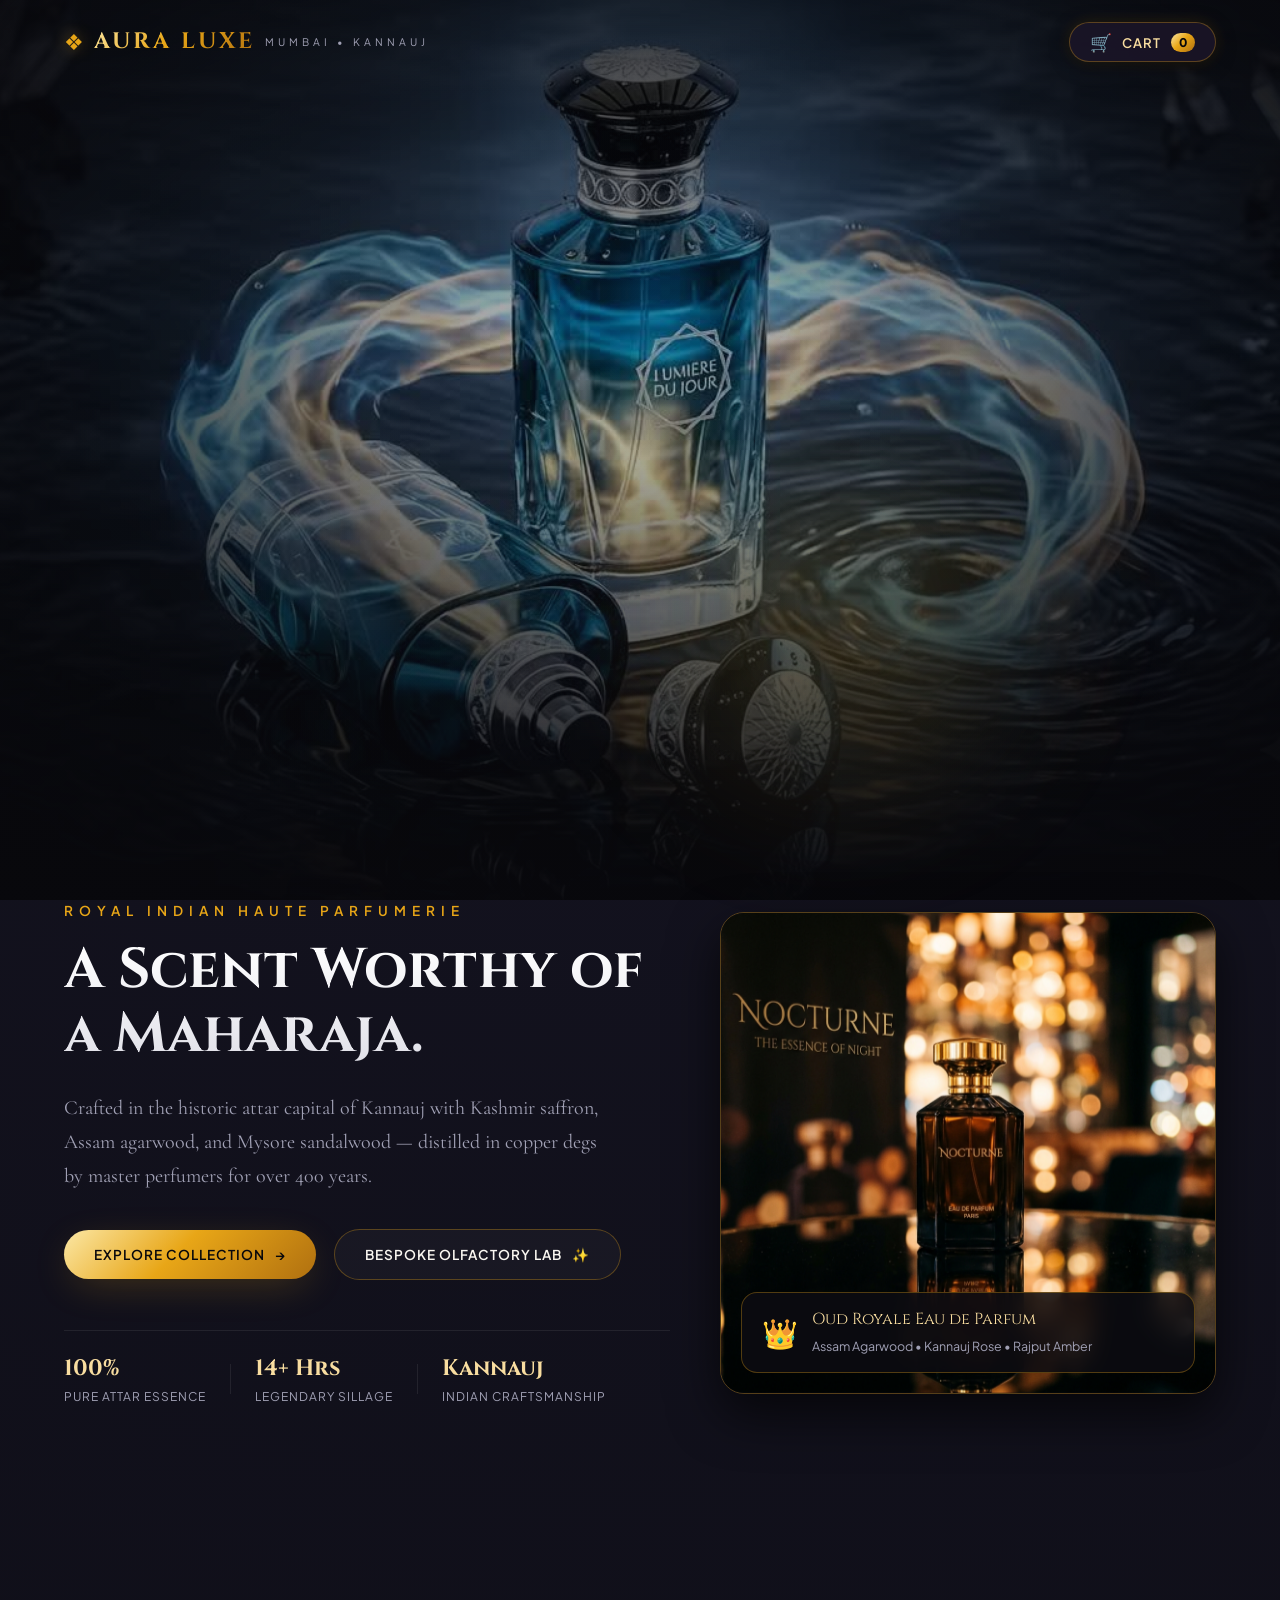
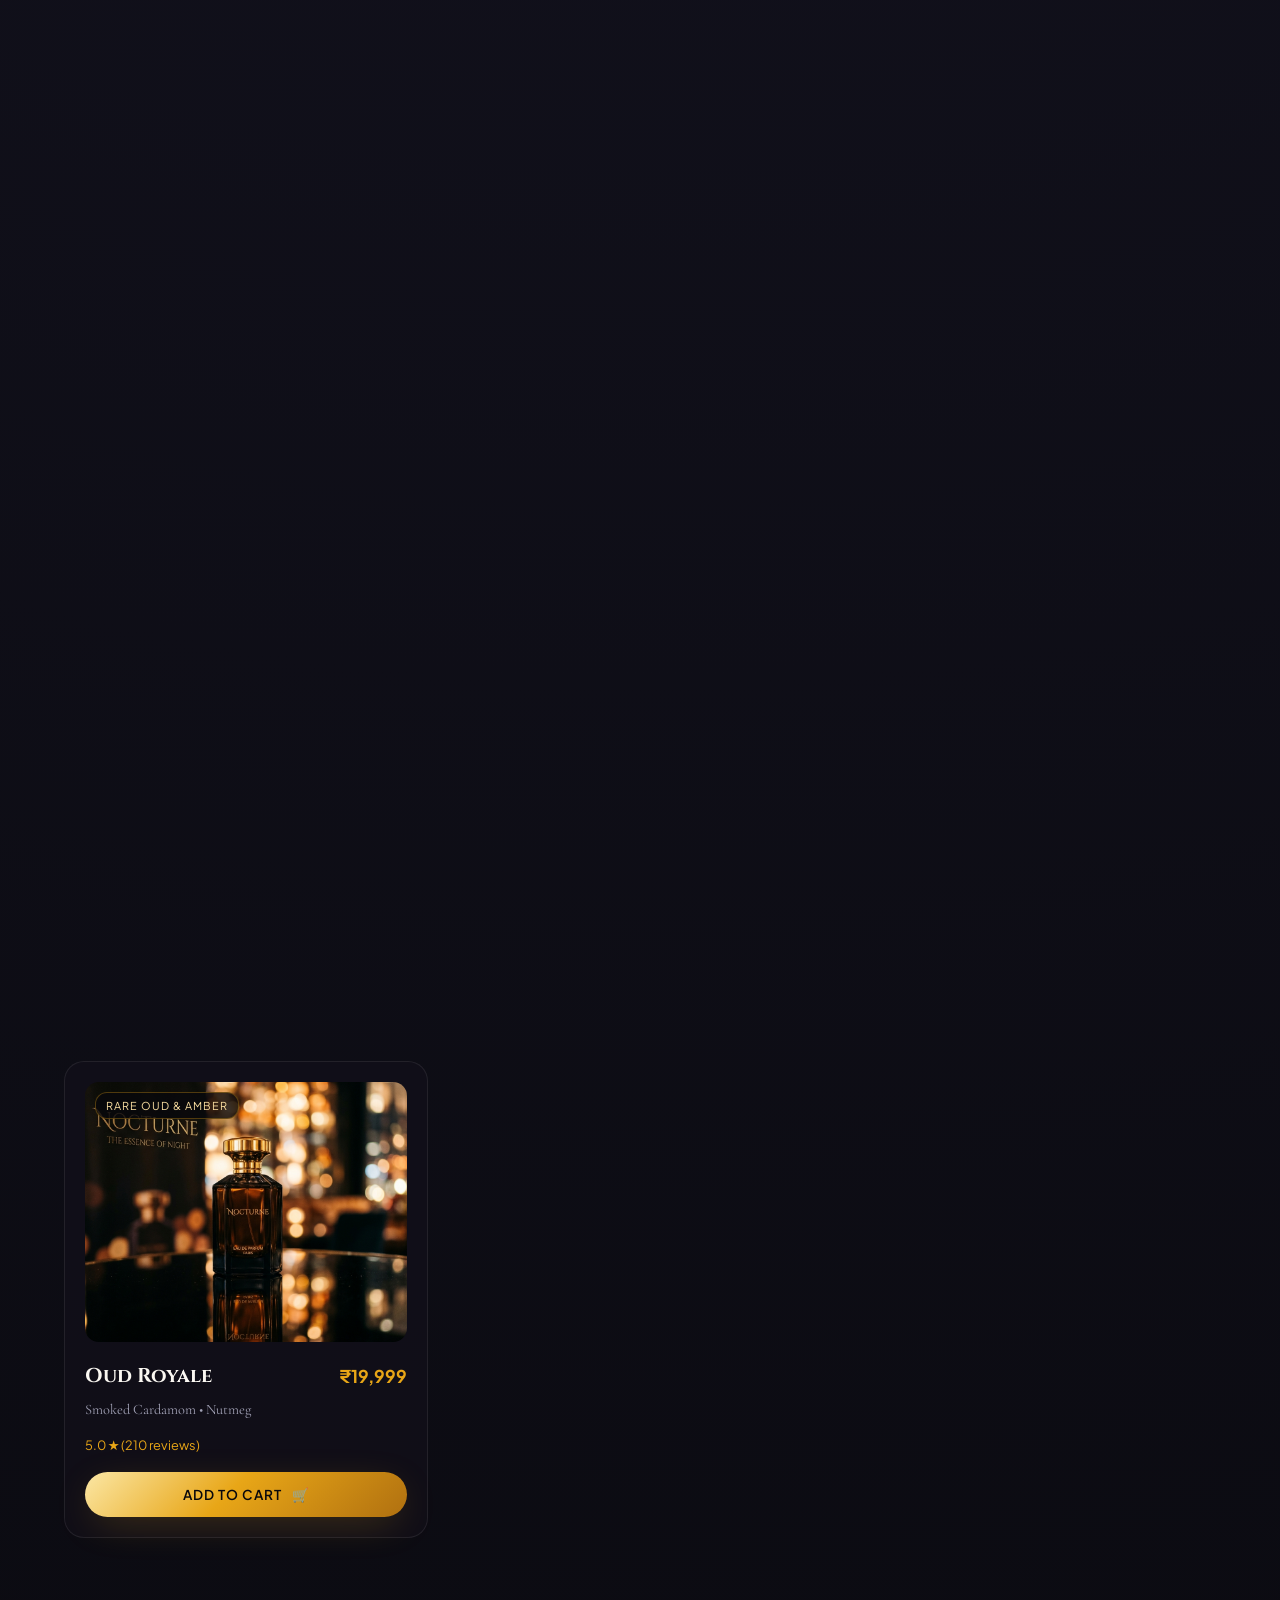
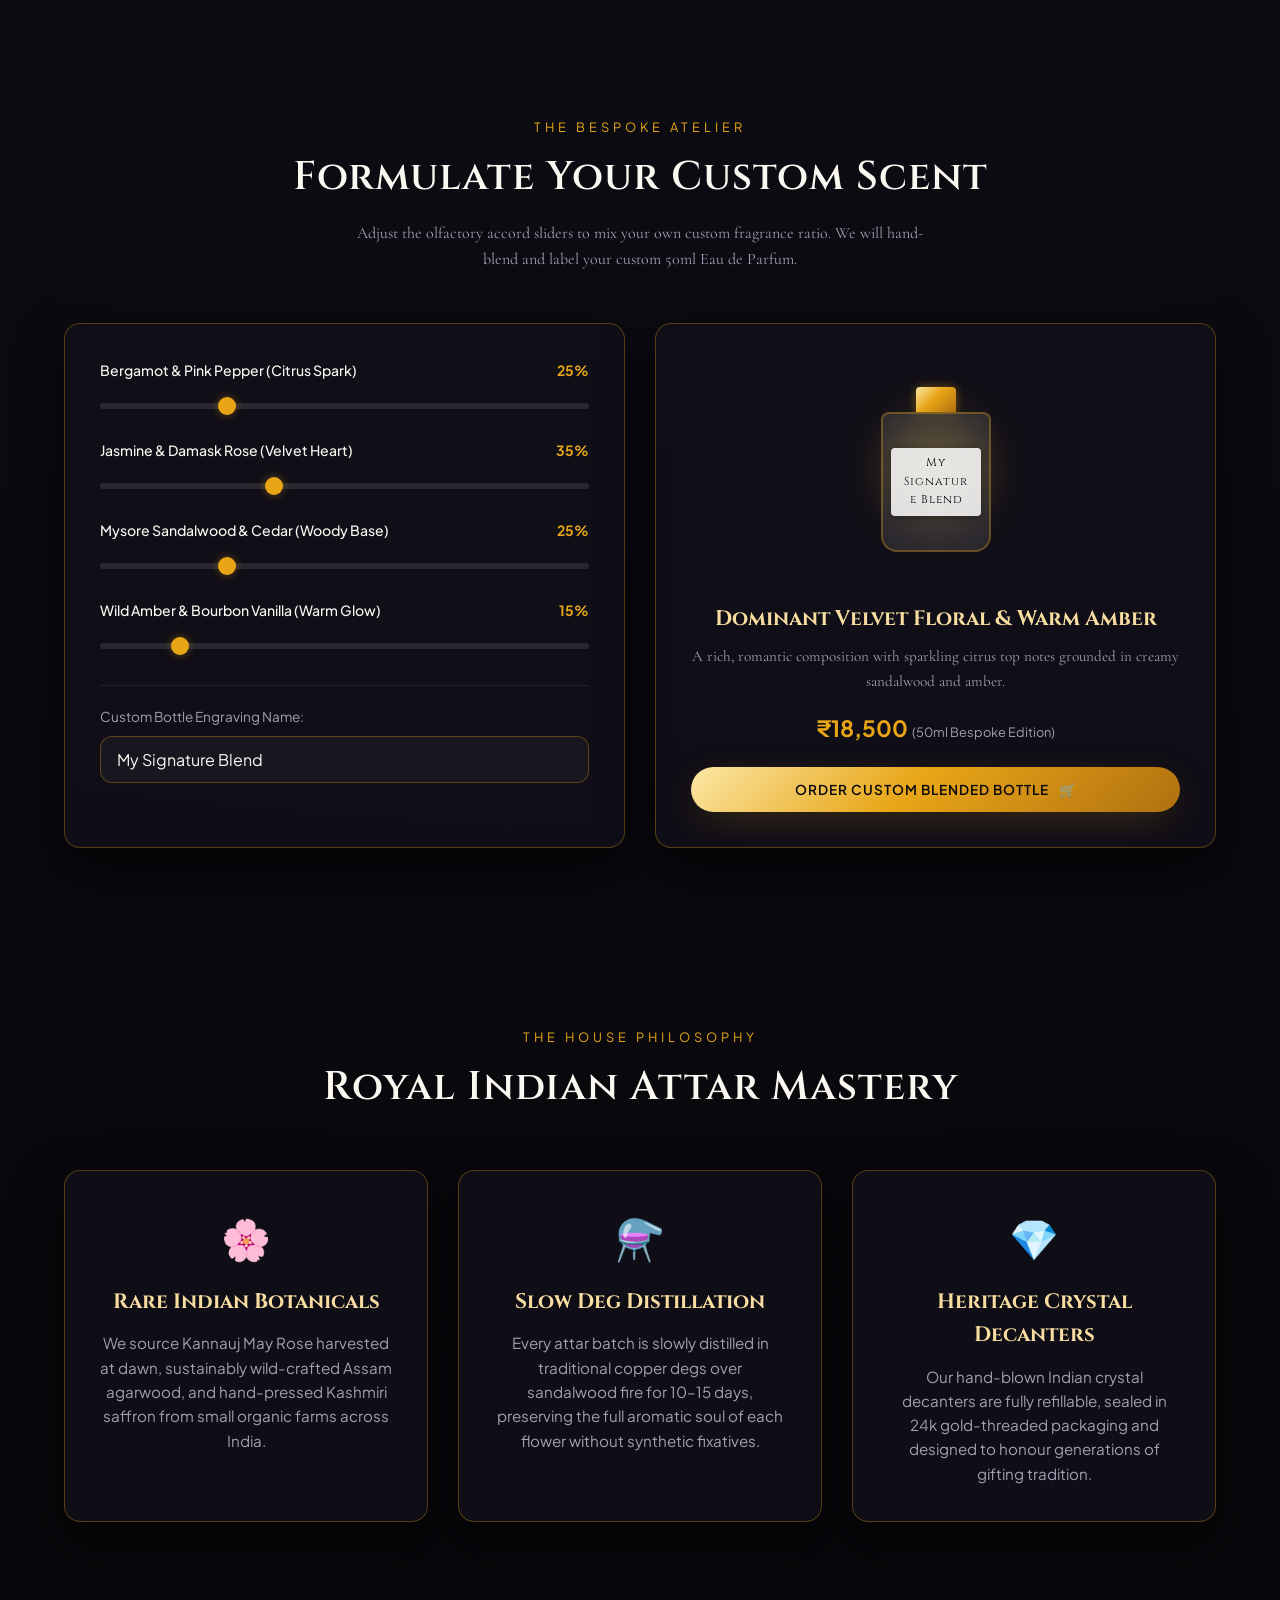
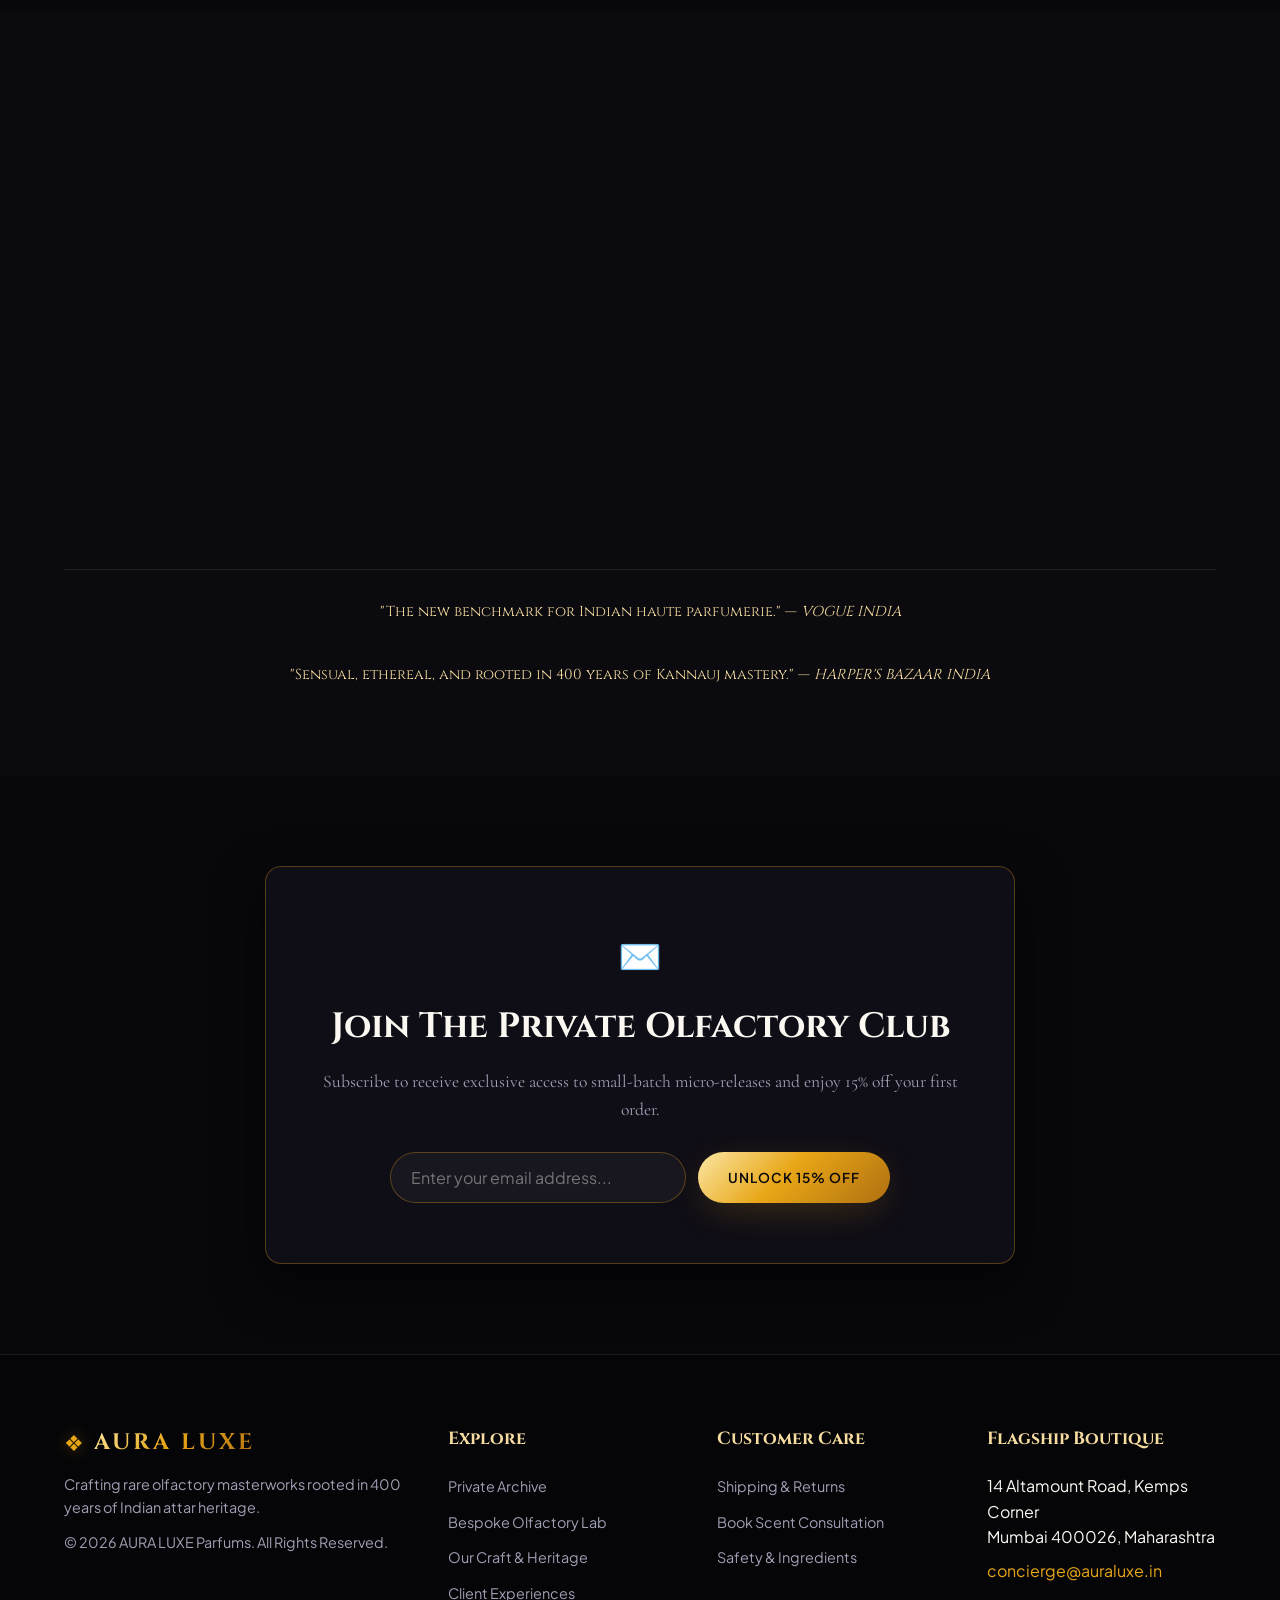
==== commit 130d767d: "Add files via upload" ====
--- a/index.html
+++ b/index.html
@@ -9,18 +9,19 @@
   <!-- Google Fonts -->
   <link rel="preconnect" href="https://fonts.googleapis.com">
   <link rel="preconnect" href="https://fonts.gstatic.com" crossorigin>
-  <link href="https://fonts.googleapis.com/css2?family=Cinzel:wght@400;500;600;700;800&family=Cormorant+Garamond:ital,wght@0,400;0,600;0,700;1,400&family=Plus+Jakarta+Sans:wght@300;400;500;600;700&display=swap" rel="stylesheet">
+  <link href="https://fonts.googleapis.com/css2?family=Cinzel:wght@400;500;600;700;800&family=Cormorant+Garamond:ital,wght@0,400;0,600;0,700;1,400&family=Plus+Jakarta+Sans:wght@300;400;500;600;700&display=swap" rel="stylesheet" media="print" onload="this.media='all'">
+  <noscript><link href="https://fonts.googleapis.com/css2?family=Cinzel:wght@400;500;600;700;800&family=Cormorant+Garamond:ital,wght@0,400;0,600;0,700;1,400&family=Plus+Jakarta+Sans:wght@300;400;500;600;700&display=swap" rel="stylesheet"></noscript>
+
+  <!-- Preload first animation frame for instant canvas start -->
+  <link rel="preload" href="./images/animation/ezgif-frame-001.jpg" as="image">
+  <!-- Preload hero image -->
+  <link rel="preload" href="./images/hero.png" as="image">
   
   <!-- Stylesheet -->
   <link rel="stylesheet" href="styles.css">
 </head>
 <body>
 
-  <!-- Top Announcement Bar -->
-  <div class="announcement-bar">
-    <p>✨ Complimentary Signature Discovery Set with orders above ₹4,999 &nbsp;|&nbsp; Pan-India Express Delivery</p>
-  </div>
-  
   <!-- Scroll Progress Indicator -->
   <div id="scroll-progress-bar" class="scroll-progress-bar"></div>
 
@@ -353,7 +354,7 @@
       <button id="modal-close-btn" class="modal-close" aria-label="Close Modal">✕</button>
       <div class="modal-body">
         <div class="modal-image-col">
-          <img id="modal-img" src="./images/hero.png" alt="Perfume Preview">
+          <img id="modal-img" src="./images/hero.png" alt="Perfume Preview" loading="lazy">
         </div>
         <div class="modal-details-col">
           <span id="modal-category" class="modal-category-tag">ORIENTAL</span>
@@ -623,7 +624,7 @@
     </div>
   </footer>
 
-  <!-- Script -->
-  <script src="app.js"></script>
+  <!-- Script (defer for non-blocking load) -->
+  <script src="app.js" defer></script>
 </body>
 </html>
--- a/styles.css
+++ b/styles.css
@@ -112,33 +112,30 @@
   width: 0%;
   background: var(--gold-gradient);
   box-shadow: 0 0 12px var(--gold-primary);
-  z-index: 1001;
-  transition: width 0.1s ease-out;
-}
-
-/* Announcement Bar */
-.announcement-bar {
-  background: linear-gradient(90deg, #1A180E 0%, #2A2412 50%, #1A180E 100%);
-  border-bottom: 1px solid var(--border-gold);
-  text-align: center;
-  padding: 8px 16px;
-  font-size: 0.82rem;
-  letter-spacing: 1px;
-  color: var(--gold-light);
-  font-family: var(--font-serif);
-}
-
-/* Header & Nav */
+  z-index: 2000;
+  transition: width 0.08s linear;
+  will-change: width;
+}
+
+/* Header & Nav — Always transparent, floats over hero canvas */
 .header {
-  position: sticky;
+  position: fixed;
   top: 0;
-  z-index: 100;
-  background: rgba(8, 8, 12, 0.85);
-  backdrop-filter: blur(20px);
-  -webkit-backdrop-filter: blur(20px);
-  border-bottom: 1px solid var(--border-subtle);
-  padding: 18px 0;
-  transition: var(--transition-smooth);
+  left: 0;
+  right: 0;
+  z-index: 999;
+  background: transparent;
+  backdrop-filter: none;
+  -webkit-backdrop-filter: none;
+  border-bottom: 1px solid transparent;
+  padding: 22px 0;
+  transition: border-color 0.4s ease;
+  transform: translateZ(0);
+}
+
+/* Subtle border-only scrolled state — no black background */
+.header.scrolled {
+  border-bottom-color: rgba(232, 166, 23, 0.18);
 }
 
 .header-container {
@@ -337,6 +334,7 @@
 .hero-section {
   position: relative;
   height: 200vh; /* Scroll track for front page animation */
+  margin-top: 0; /* Starts at absolute top — header/bar are fixed overlays */
 }
 
 .hero-canvas-wrapper {
@@ -347,6 +345,7 @@
   height: 100vh;
   z-index: 1;
   overflow: hidden;
+  transform: translateZ(0); /* GPU layer */
 }
 
 .hero-scroll-canvas {
@@ -354,14 +353,15 @@
   height: 100%;
   display: block;
   object-fit: cover;
-  filter: brightness(0.7) contrast(1.15);
+  will-change: contents;
+  transform: translateZ(0);
 }
 
 .hero-canvas-overlay {
   position: absolute;
   inset: 0;
-  background: radial-gradient(circle at 50% 50%, rgba(8, 8, 12, 0.25) 0%, rgba(8, 8, 12, 0.75) 70%, rgba(8, 8, 12, 0.95) 100%),
-              linear-gradient(180deg, rgba(8, 8, 12, 0.8) 0%, rgba(0,0,0,0) 40%, rgba(8, 8, 12, 0.95) 100%);
+  background: radial-gradient(circle at 50% 50%, rgba(8, 8, 12, 0.15) 0%, rgba(8, 8, 12, 0.65) 65%, rgba(8, 8, 12, 0.92) 100%),
+              linear-gradient(180deg, rgba(8, 8, 12, 0.55) 0%, rgba(0,0,0,0) 35%, rgba(8, 8, 12, 0.92) 100%);
   pointer-events: none;
 }
 
@@ -379,7 +379,7 @@
 
 .hero-container {
   position: sticky;
-  top: 14vh;
+  top: 18vh; /* slightly lower to sit below fixed header */
   z-index: 10;
   display: grid;
   grid-template-columns: 1.1fr 0.9fr;
@@ -1739,25 +1739,25 @@
 
 .reveal {
   opacity: 0;
-  transform: translateY(35px);
-  transition: opacity 0.8s cubic-bezier(0.16, 1, 0.3, 1), transform 0.8s cubic-bezier(0.16, 1, 0.3, 1);
+  transform: translateY(28px);
+  transition: opacity 0.65s cubic-bezier(0.16, 1, 0.3, 1), transform 0.65s cubic-bezier(0.16, 1, 0.3, 1);
   will-change: opacity, transform;
 }
 
 .reveal.reveal-fade-up {
-  transform: translateY(45px);
+  transform: translateY(38px);
 }
 
 .reveal.reveal-slide-left {
-  transform: translateX(-50px);
+  transform: translateX(-42px);
 }
 
 .reveal.reveal-slide-right {
-  transform: translateX(50px);
+  transform: translateX(42px);
 }
 
 .reveal.reveal-scale {
-  transform: scale(0.92);
+  transform: scale(0.94);
 }
 
 .reveal.active {
@@ -1766,11 +1766,11 @@
 }
 
 /* Stagger Delays for Grid Elements */
-.stagger-1 { transition-delay: 0.1s; }
-.stagger-2 { transition-delay: 0.2s; }
-.stagger-3 { transition-delay: 0.3s; }
-.stagger-4 { transition-delay: 0.4s; }
-.stagger-5 { transition-delay: 0.5s; }
+.stagger-1 { transition-delay: 0.07s; }
+.stagger-2 { transition-delay: 0.14s; }
+.stagger-3 { transition-delay: 0.21s; }
+.stagger-4 { transition-delay: 0.28s; }
+.stagger-5 { transition-delay: 0.35s; }
 
 /* Back to Top Button */
 .back-to-top-btn {
@@ -1810,8 +1810,11 @@
 
 /* Hero Visual Soft Floating Pulse */
 .hero-img {
-  animation: heroFloat 6s ease-in-out infinite;
-}@keyframes heroFloat {
+  animation: heroFloat 7s ease-in-out infinite;
+  will-change: transform;
+}
+
+@keyframes heroFloat {
   0%, 100% {
     transform: translateY(0px) rotate(0deg);
   }
@@ -1837,3 +1840,398 @@
     flex-direction: column;
   }
 }
+
+/* ==========================================
+   Modern E-Commerce Checkout Modal Styles
+   ========================================== */
+
+.checkout-card {
+  width: 950px;
+  max-width: 95vw;
+  max-height: 90vh;
+  overflow-y: auto;
+  border-radius: 20px;
+  padding: 0;
+  border: 1px solid var(--border-gold);
+  background: rgba(12, 10, 18, 0.95);
+  backdrop-filter: blur(25px);
+  -webkit-backdrop-filter: blur(25px);
+  box-shadow: 0 30px 80px rgba(0, 0, 0, 0.9), 0 0 40px rgba(232, 166, 23, 0.2);
+}
+
+.checkout-modal-header {
+  display: flex;
+  justify-content: space-between;
+  align-items: center;
+  padding: 24px 32px;
+  border-bottom: 1px solid var(--border-gold);
+  background: rgba(22, 17, 32, 0.9);
+}
+
+.checkout-header-title {
+  display: flex;
+  align-items: center;
+  gap: 12px;
+}
+
+.checkout-icon {
+  font-size: 1.4rem;
+}
+
+.checkout-modal-header h2 {
+  font-family: var(--font-heading);
+  font-size: 1.3rem;
+  letter-spacing: 1px;
+  color: var(--gold-light);
+  margin: 0;
+}
+
+.checkout-modal-body {
+  display: grid;
+  grid-template-columns: 1.3fr 1fr;
+  gap: 32px;
+  padding: 32px;
+}
+
+.checkout-section {
+  margin-bottom: 28px;
+}
+
+.checkout-step-title {
+  font-family: var(--font-heading);
+  font-size: 1.05rem;
+  color: var(--gold-primary);
+  margin-bottom: 18px;
+  display: flex;
+  align-items: center;
+  gap: 10px;
+}
+
+.step-num {
+  width: 26px;
+  height: 26px;
+  background: var(--gold-gradient);
+  color: #07070B;
+  border-radius: 50%;
+  font-size: 0.85rem;
+  font-weight: 800;
+  display: inline-flex;
+  align-items: center;
+  justify-content: center;
+}
+
+.form-row {
+  display: grid;
+  gap: 16px;
+  margin-bottom: 16px;
+}
+
+.form-row.col-2 { grid-template-columns: 1fr 1fr; }
+.form-row.col-3 { grid-template-columns: 1fr 1.2fr 1fr; }
+
+.form-group {
+  display: flex;
+  flex-direction: column;
+  gap: 6px;
+  margin-bottom: 16px;
+}
+
+.form-group label {
+  font-size: 0.8rem;
+  letter-spacing: 0.5px;
+  color: var(--text-muted);
+  font-weight: 500;
+}
+
+.form-group input {
+  background: rgba(255, 255, 255, 0.04);
+  border: 1px solid var(--border-subtle);
+  border-radius: 10px;
+  padding: 12px 16px;
+  color: var(--text-main);
+  font-size: 0.9rem;
+  transition: var(--transition-fast);
+}
+
+.form-group input:focus {
+  outline: none;
+  border-color: var(--gold-primary);
+  background: rgba(255, 255, 255, 0.07);
+  box-shadow: 0 0 12px var(--gold-glow);
+}
+
+.payment-options-grid {
+  display: grid;
+  gap: 12px;
+}
+
+.payment-option-card {
+  display: flex;
+  align-items: center;
+  padding: 14px 18px;
+  background: rgba(255, 255, 255, 0.03);
+  border: 1px solid var(--border-subtle);
+  border-radius: 12px;
+  cursor: pointer;
+  transition: var(--transition-fast);
+}
+
+.payment-option-card:hover {
+  background: rgba(232, 166, 23, 0.08);
+  border-color: var(--border-gold);
+}
+
+.payment-option-card.active {
+  background: rgba(232, 166, 23, 0.12);
+  border-color: var(--gold-primary);
+  box-shadow: 0 0 15px rgba(232, 166, 23, 0.2);
+}
+
+.payment-option-card input[type="radio"] {
+  accent-color: var(--gold-primary);
+  margin-right: 14px;
+  width: 18px;
+  height: 18px;
+}
+
+.payment-card-content {
+  display: flex;
+  align-items: center;
+  gap: 14px;
+  width: 100%;
+}
+
+.payment-icon {
+  font-size: 1.4rem;
+}
+
+.payment-name {
+  display: block;
+  font-weight: 600;
+  font-size: 0.9rem;
+  color: var(--text-main);
+}
+
+.payment-desc {
+  display: block;
+  font-size: 0.75rem;
+  color: var(--text-muted);
+}
+
+.recommended-badge {
+  margin-left: auto;
+  font-size: 0.65rem;
+  font-weight: 800;
+  letter-spacing: 1px;
+  background: var(--gold-gradient);
+  color: #07070B;
+  padding: 3px 8px;
+  border-radius: 10px;
+}
+
+.place-order-btn {
+  margin-top: 24px;
+  display: flex;
+  justify-content: space-between;
+  align-items: center;
+  padding: 16px 28px;
+  font-size: 1.05rem;
+}
+
+/* Summary Column */
+.checkout-summary-col {
+  background: rgba(18, 15, 26, 0.6);
+  border: 1px solid var(--border-subtle);
+  border-radius: 16px;
+  padding: 24px;
+  display: flex;
+  flex-direction: column;
+}
+
+.summary-title {
+  font-family: var(--font-heading);
+  font-size: 1.1rem;
+  color: var(--gold-light);
+  margin-bottom: 20px;
+  padding-bottom: 12px;
+  border-bottom: 1px solid var(--border-subtle);
+}
+
+.checkout-items-list {
+  max-height: 220px;
+  overflow-y: auto;
+  margin-bottom: 20px;
+  padding-right: 6px;
+}
+
+.chk-item {
+  display: flex;
+  align-items: center;
+  gap: 12px;
+  margin-bottom: 14px;
+}
+
+.chk-item-img {
+  width: 50px;
+  height: 50px;
+  border-radius: 8px;
+  object-fit: cover;
+  border: 1px solid var(--border-subtle);
+}
+
+.chk-item-info { flex-grow: 1; }
+
+.chk-item-title {
+  font-weight: 600;
+  font-size: 0.85rem;
+  color: var(--text-main);
+}
+
+.chk-item-qty {
+  color: var(--gold-primary);
+  font-size: 0.78rem;
+  font-weight: 700;
+}
+
+.chk-item-size {
+  font-size: 0.75rem;
+  color: var(--text-muted);
+}
+
+.chk-item-price {
+  font-weight: 700;
+  font-size: 0.88rem;
+  color: var(--gold-light);
+}
+
+.checkout-promo-box {
+  display: flex;
+  gap: 8px;
+  margin-bottom: 20px;
+}
+
+.checkout-promo-box input {
+  flex-grow: 1;
+  background: rgba(255, 255, 255, 0.04);
+  border: 1px solid var(--border-subtle);
+  border-radius: 8px;
+  padding: 8px 12px;
+  font-size: 0.82rem;
+  color: var(--text-main);
+  text-transform: uppercase;
+}
+
+.checkout-totals {
+  border-top: 1px solid var(--border-subtle);
+  padding-top: 16px;
+  margin-bottom: 24px;
+}
+
+.total-row {
+  display: flex;
+  justify-content: space-between;
+  font-size: 0.88rem;
+  color: var(--text-muted);
+  margin-bottom: 8px;
+}
+
+.discount-row { color: #2ECC71; font-weight: 600; }
+.free-badge { color: var(--gold-primary); font-weight: 700; }
+
+.total-row.final-total {
+  font-size: 1.15rem;
+  font-weight: 800;
+  color: var(--gold-light);
+  border-top: 1px solid var(--border-gold);
+  padding-top: 12px;
+  margin-top: 12px;
+}
+
+.checkout-trust-badges {
+  margin-top: auto;
+  display: flex;
+  flex-direction: column;
+  gap: 8px;
+  padding-top: 16px;
+  border-top: 1px solid var(--border-subtle);
+}
+
+.trust-badge {
+  font-size: 0.75rem;
+  color: var(--text-muted);
+}
+
+/* Order Success Modal */
+.success-card {
+  width: 520px;
+  max-width: 90vw;
+  padding: 44px 36px;
+  border-radius: 20px;
+  border: 1px solid var(--border-gold);
+}
+
+.success-icon-wrapper {
+  font-size: 3.5rem;
+  margin-bottom: 14px;
+  animation: popIn 0.5s cubic-bezier(0.175, 0.885, 0.32, 1.275);
+}
+
+@keyframes popIn {
+  0% { transform: scale(0); opacity: 0; }
+  100% { transform: scale(1); opacity: 1; }
+}
+
+.success-badge {
+  font-size: 0.75rem;
+  letter-spacing: 3px;
+  font-weight: 800;
+  color: var(--gold-primary);
+  background: rgba(232, 166, 23, 0.15);
+  border: 1px solid var(--border-gold);
+  padding: 4px 14px;
+  border-radius: 20px;
+  display: inline-block;
+  margin-bottom: 12px;
+}
+
+.success-title {
+  font-family: var(--font-heading);
+  font-size: 1.8rem;
+  margin-bottom: 10px;
+  color: var(--text-main);
+}
+
+.success-sub {
+  color: var(--text-muted);
+  font-size: 0.95rem;
+  font-family: var(--font-serif);
+  margin-bottom: 24px;
+}
+
+.order-details-box {
+  background: rgba(255, 255, 255, 0.03);
+  border: 1px solid var(--border-subtle);
+  border-radius: 12px;
+  padding: 16px 20px;
+  margin-bottom: 28px;
+  text-align: left;
+}
+
+.detail-item {
+  display: flex;
+  justify-content: space-between;
+  font-size: 0.88rem;
+  margin-bottom: 10px;
+}
+.detail-item:last-child { margin-bottom: 0; }
+
+.detail-lbl { color: var(--text-muted); }
+.detail-val { font-weight: 700; color: var(--gold-light); }
+.detail-val.green { color: #2ECC71; }
+.detail-val.yellow { color: #F39C12; }
+
+@media (max-width: 850px) {
+  .checkout-modal-body {
+    grid-template-columns: 1fr;
+  }
+}
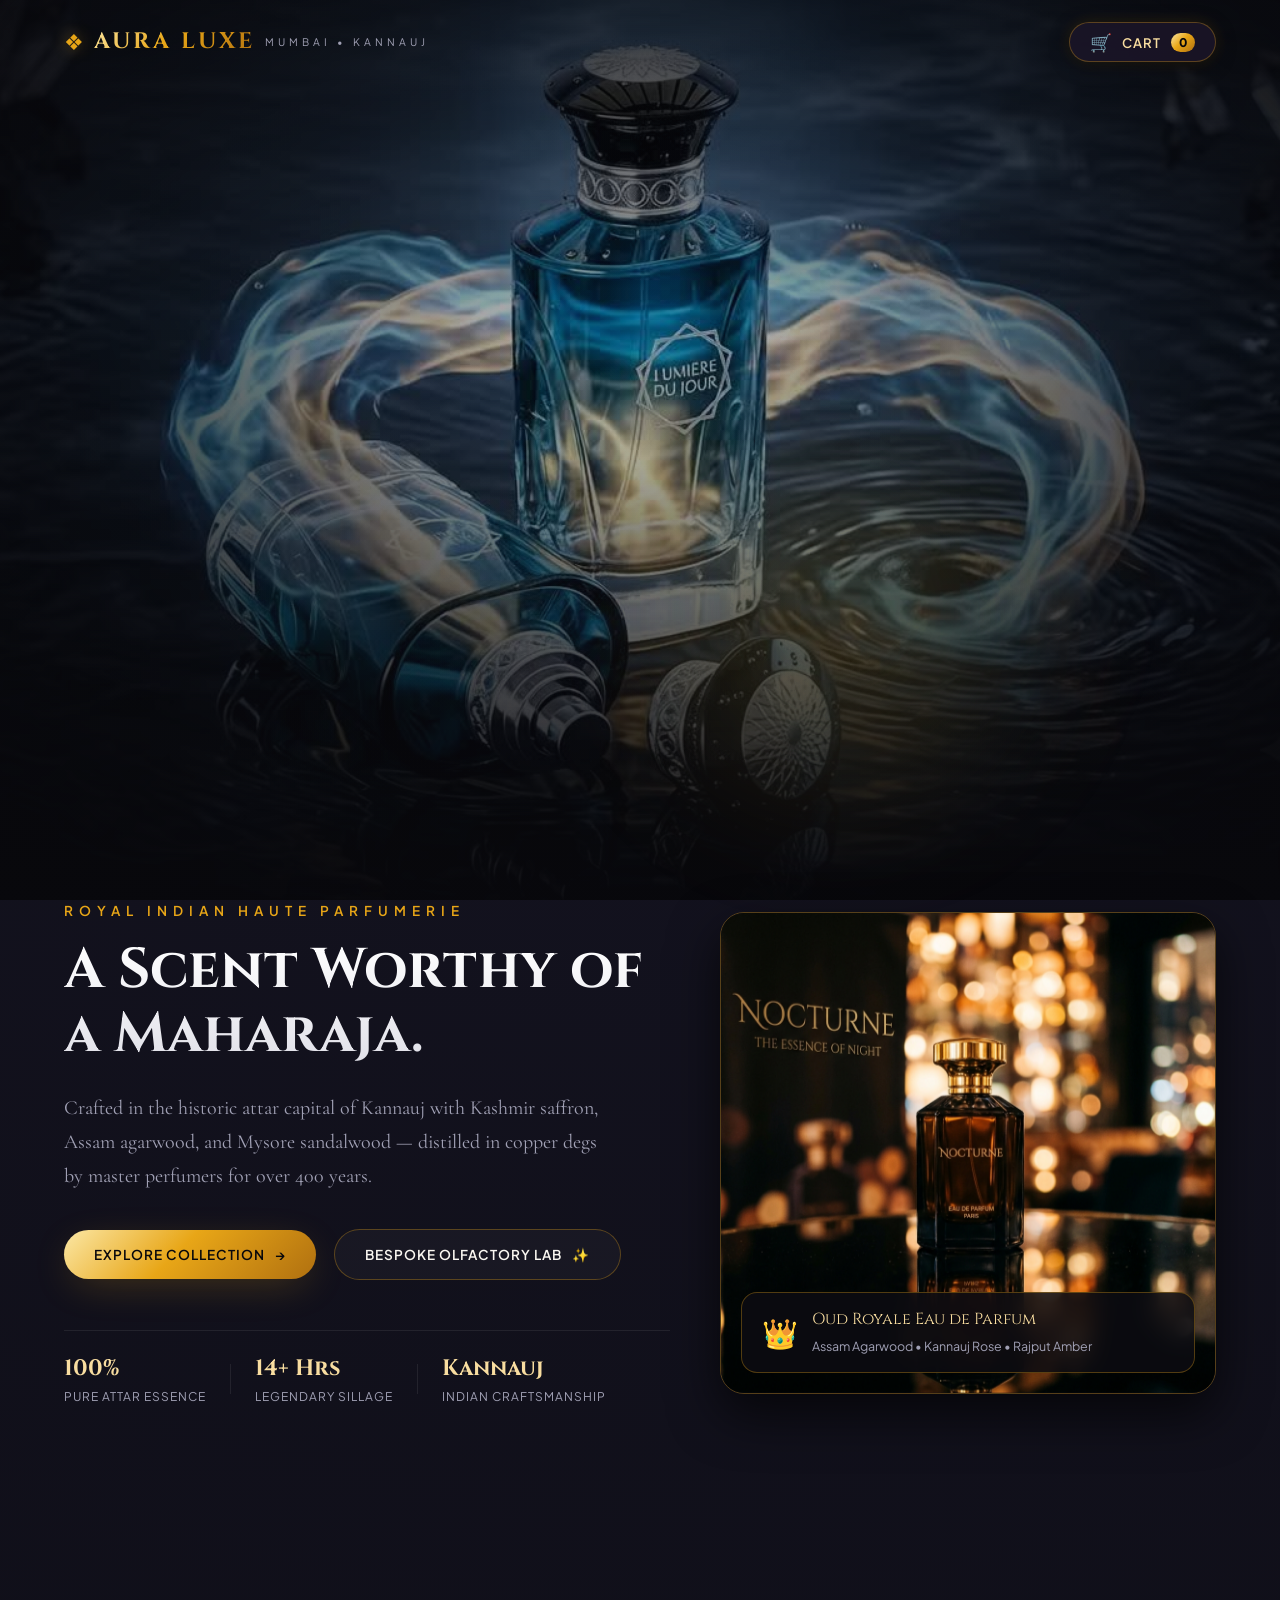
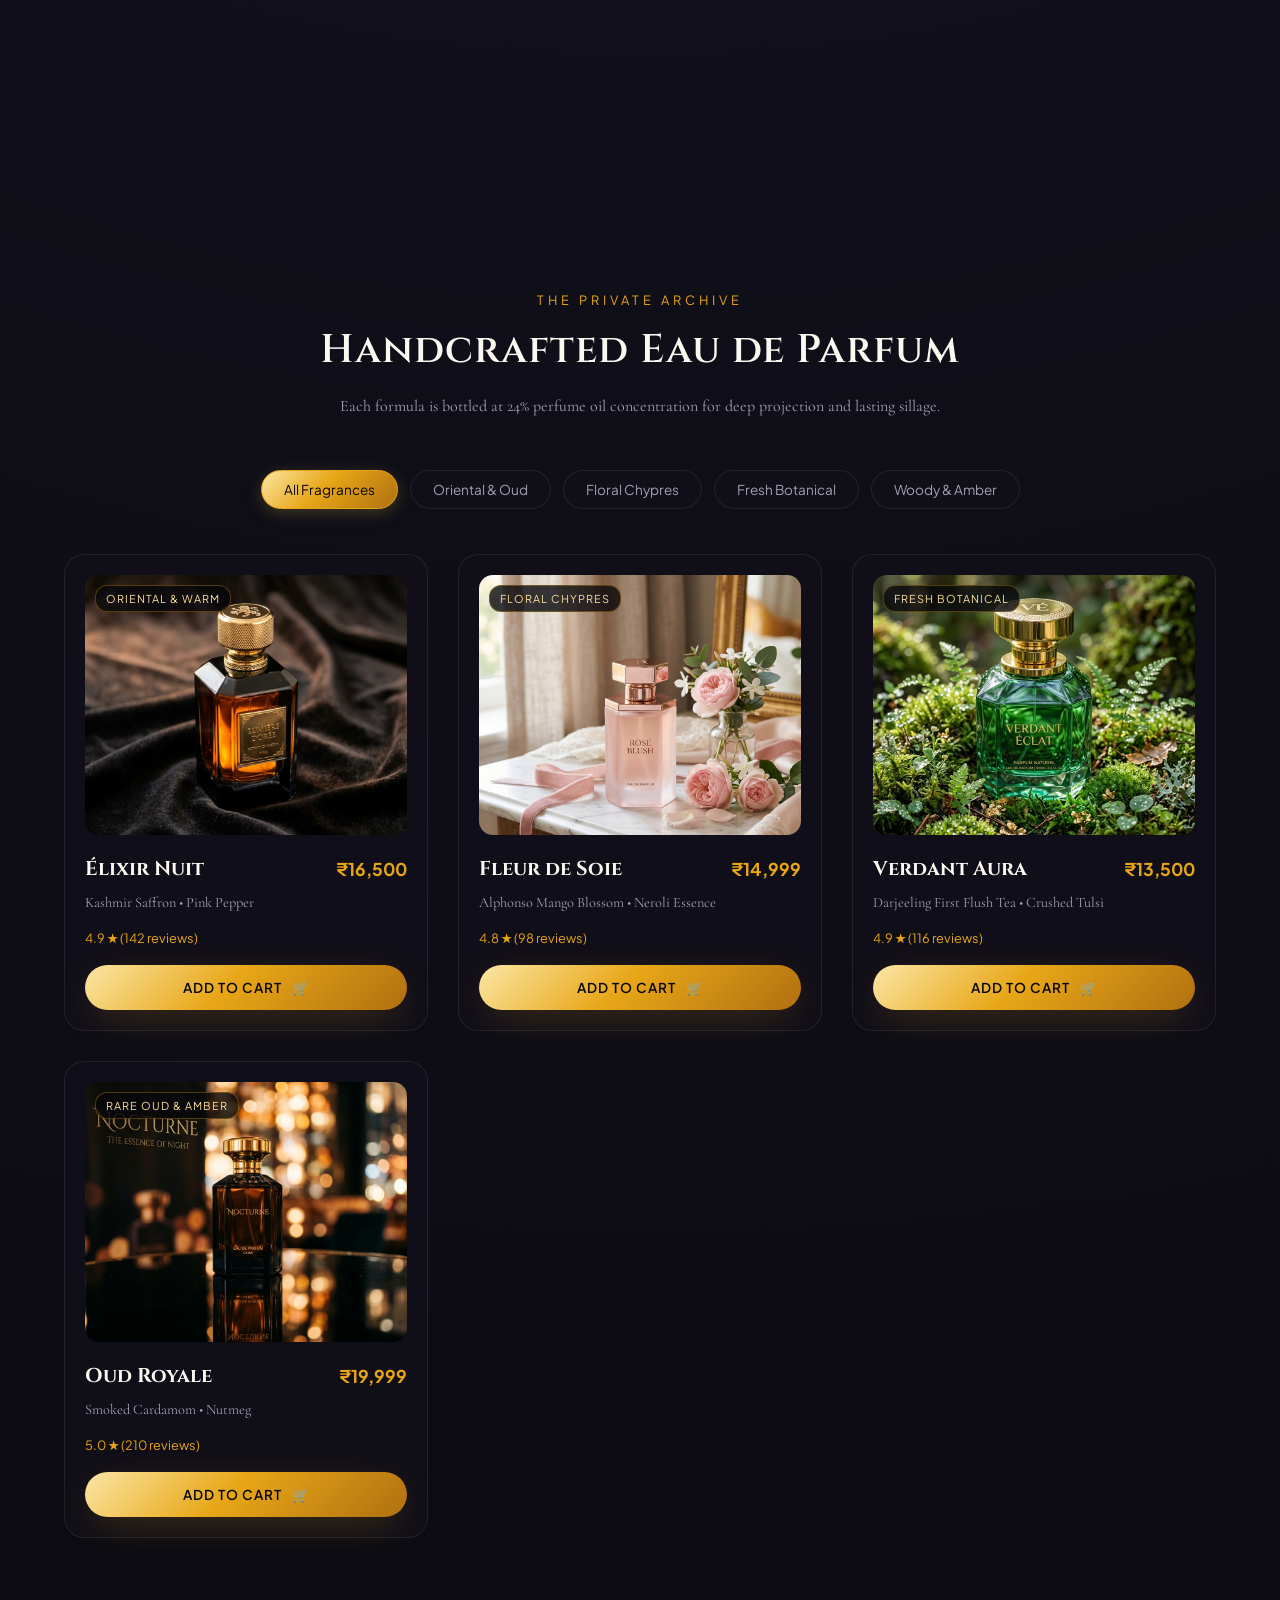
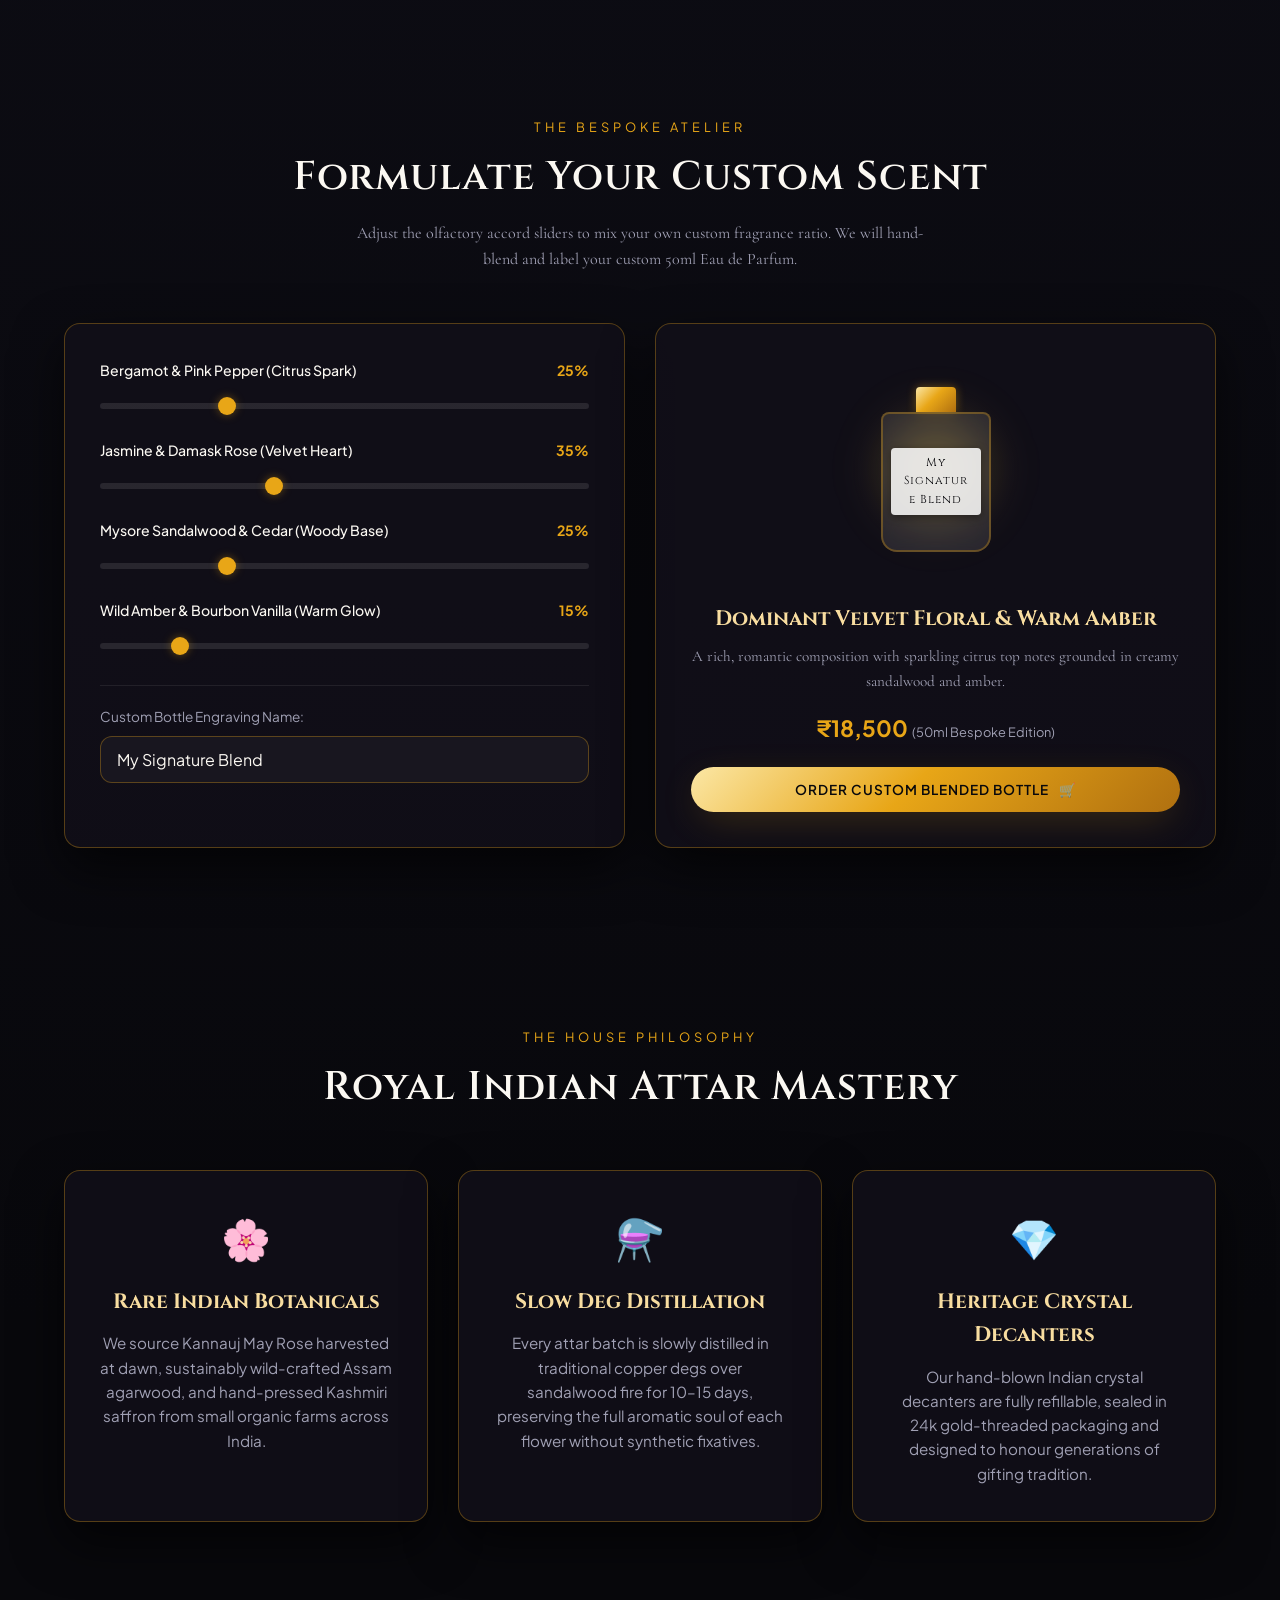
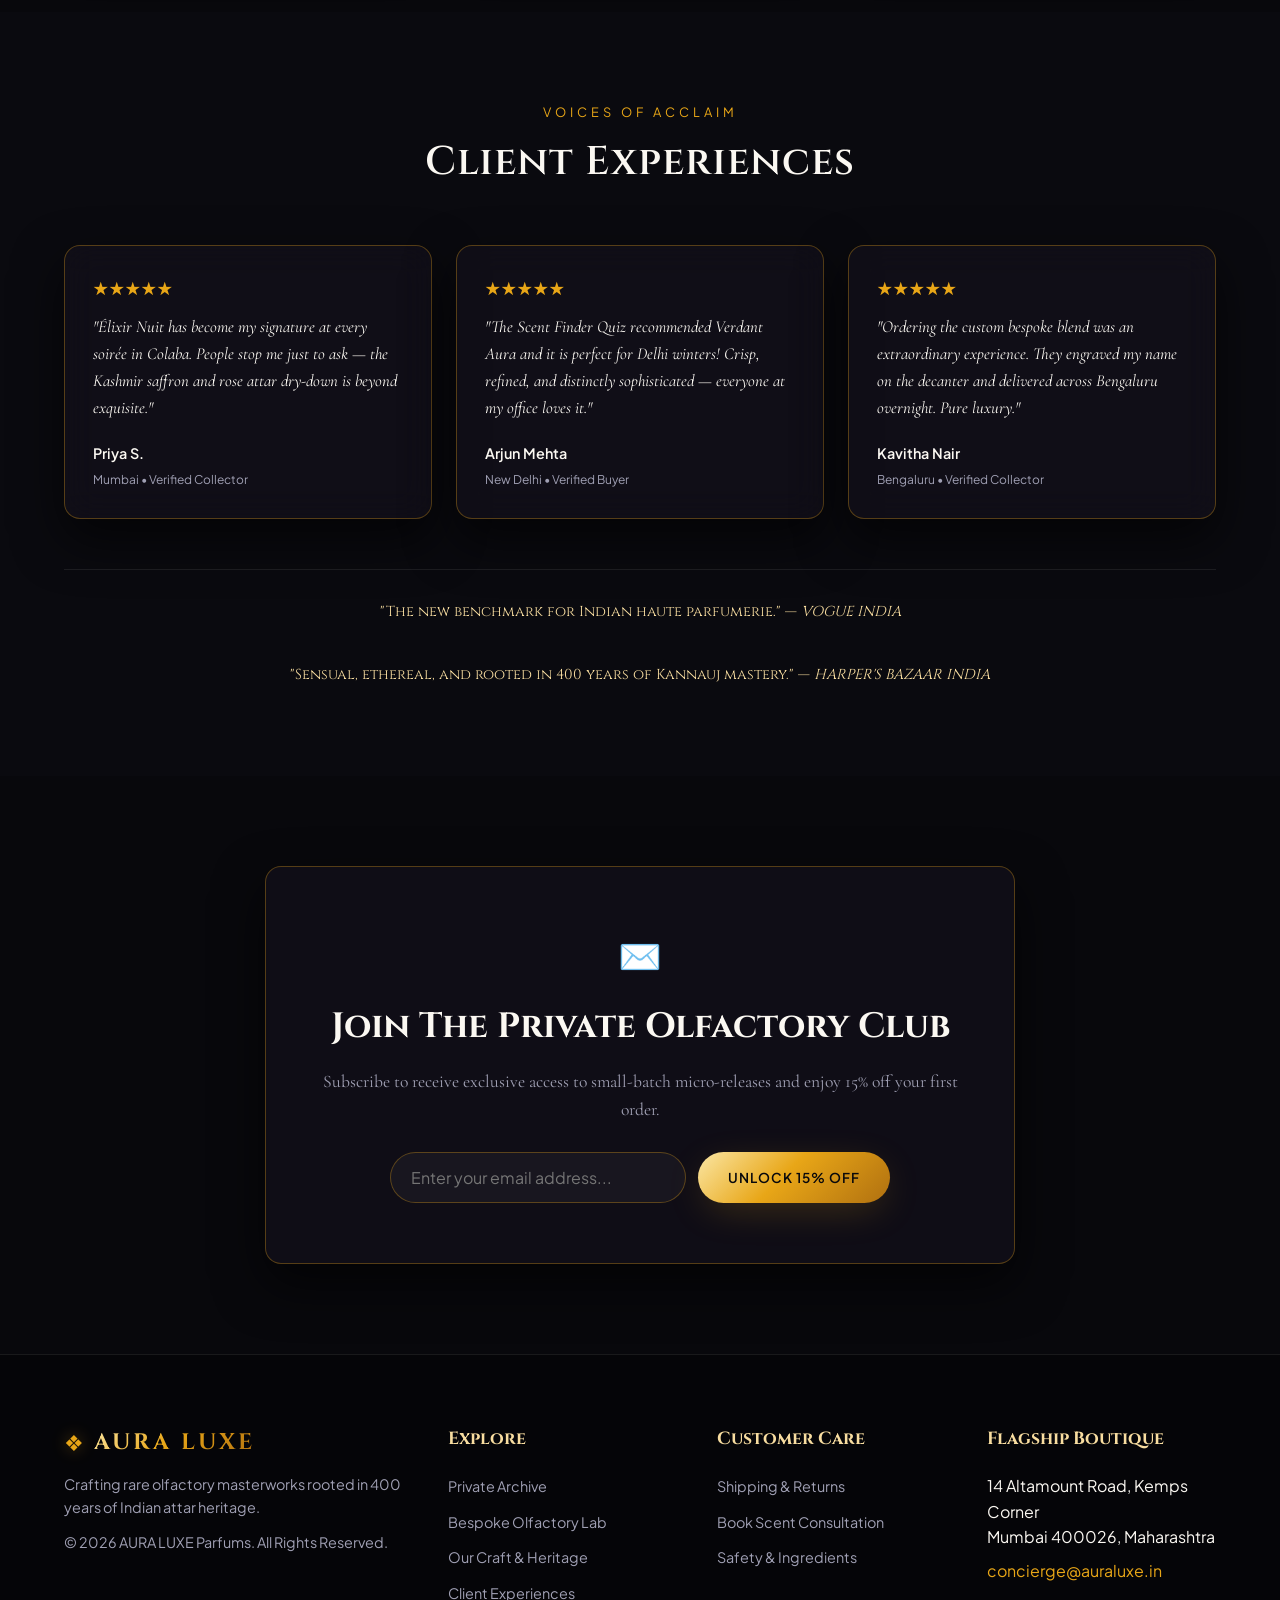
==== commit 2b01b67e: "Add files via upload" ====
--- a/index.html
+++ b/index.html
@@ -389,197 +389,6 @@
   <!-- Toast Notification Container -->
   <div id="toast-container" class="toast-container"></div>
 
-  <!-- Modern E-Commerce Checkout Modal -->
-  <div id="checkout-modal" class="modal-overlay">
-    <div class="checkout-card glass-card">
-      <div class="checkout-modal-header">
-        <div class="checkout-header-title">
-          <span class="checkout-icon">🔒</span>
-          <h2>Secure Express Checkout</h2>
-        </div>
-        <button id="checkout-close-btn" class="modal-close" aria-label="Close Checkout">✕</button>
-      </div>
-
-      <div class="checkout-modal-body">
-        <!-- Form Side -->
-        <form id="checkout-form" class="checkout-form-col">
-          
-          <div class="checkout-section">
-            <h3 class="checkout-step-title"><span class="step-num">1</span> Delivery &amp; Contact Details</h3>
-            <div class="form-row">
-              <div class="form-group col-full">
-                <label for="chk-name">Full Name *</label>
-                <input type="text" id="chk-name" placeholder="e.g. Ananya Sharma" required>
-              </div>
-            </div>
-
-            <div class="form-row col-2">
-              <div class="form-group">
-                <label for="chk-email">Email Address *</label>
-                <input type="email" id="chk-email" placeholder="ananya@example.com" required>
-              </div>
-              <div class="form-group">
-                <label for="chk-phone">Mobile Number *</label>
-                <input type="tel" id="chk-phone" placeholder="+91 98765 43210" required>
-              </div>
-            </div>
-
-            <div class="form-group">
-              <label for="chk-address">Flat / House No. &amp; Building *</label>
-              <input type="text" id="chk-address" placeholder="e.g. Apt 4B, Emerald Heights" required>
-            </div>
-
-            <div class="form-group">
-              <label for="chk-street">Street Address / Locality *</label>
-              <input type="text" id="chk-street" placeholder="e.g. Park Street, Bandra West" required>
-            </div>
-
-            <div class="form-row col-3">
-              <div class="form-group">
-                <label for="chk-pincode">Pincode *</label>
-                <input type="text" id="chk-pincode" placeholder="400050" required maxlength="6">
-              </div>
-              <div class="form-group">
-                <label for="chk-city">City *</label>
-                <input type="text" id="chk-city" placeholder="Mumbai" required>
-              </div>
-              <div class="form-group">
-                <label for="chk-state">State *</label>
-                <input type="text" id="chk-state" placeholder="Maharashtra" required>
-              </div>
-            </div>
-          </div>
-
-          <div class="checkout-section">
-            <h3 class="checkout-step-title"><span class="step-num">2</span> Payment Method</h3>
-            <div class="payment-options-grid">
-              
-              <label class="payment-option-card active">
-                <input type="radio" name="payment-method" value="UPI Instant (GPay / PhonePe / Paytm)" checked>
-                <div class="payment-card-content">
-                  <span class="payment-icon">⚡</span>
-                  <div>
-                    <span class="payment-name">UPI / QR Code</span>
-                    <span class="payment-desc">GPay, PhonePe, Paytm, BHIM</span>
-                  </div>
-                  <span class="recommended-badge">FASTEST</span>
-                </div>
-              </label>
-
-              <label class="payment-option-card">
-                <input type="radio" name="payment-method" value="Credit/Debit Card">
-                <div class="payment-card-content">
-                  <span class="payment-icon">💳</span>
-                  <div>
-                    <span class="payment-name">Credit / Debit Card</span>
-                    <span class="payment-desc">Visa, Mastercard, RuPay</span>
-                  </div>
-                </div>
-              </label>
-
-              <label class="payment-option-card">
-                <input type="radio" name="payment-method" value="Net Banking">
-                <div class="payment-card-content">
-                  <span class="payment-icon">🏦</span>
-                  <div>
-                    <span class="payment-name">Net Banking</span>
-                    <span class="payment-desc">HDFC, ICICI, SBI, Axis &amp; all banks</span>
-                  </div>
-                </div>
-              </label>
-
-              <label class="payment-option-card">
-                <input type="radio" name="payment-method" value="Cash on Delivery">
-                <div class="payment-card-content">
-                  <span class="payment-icon">💵</span>
-                  <div>
-                    <span class="payment-name">Cash on Delivery</span>
-                    <span class="payment-desc">Pay upon doorstep arrival</span>
-                  </div>
-                </div>
-              </label>
-
-            </div>
-          </div>
-
-          <button type="submit" id="place-order-btn" class="btn btn-primary btn-block btn-lg place-order-btn">
-            <span>Complete Order</span>
-            <span id="chk-btn-price">₹0</span>
-          </button>
-        </form>
-
-        <!-- Summary Side -->
-        <div class="checkout-summary-col">
-          <h3 class="summary-title">Order Summary</h3>
-          <div id="checkout-items-list" class="checkout-items-list">
-            <!-- Dynamic items populated by JS -->
-          </div>
-
-          <div class="checkout-promo-box">
-            <input type="text" id="chk-promo-code" placeholder="Promo code (e.g. AURA15)">
-            <button type="button" id="apply-promo-btn" class="btn btn-secondary">Apply</button>
-          </div>
-
-          <div class="checkout-totals">
-            <div class="total-row">
-              <span>Subtotal</span>
-              <span id="chk-subtotal">₹0</span>
-            </div>
-            <div id="chk-discount-row" class="total-row discount-row hidden">
-              <span>Promo Discount (AURA15)</span>
-              <span id="chk-discount">-₹0</span>
-            </div>
-            <div class="total-row">
-              <span>Pan-India Shipping</span>
-              <span id="chk-shipping" class="free-badge">FREE</span>
-            </div>
-            <div class="total-row final-total">
-              <span>Total Payable</span>
-              <span id="chk-final-total">₹0</span>
-            </div>
-          </div>
-
-          <div class="checkout-trust-badges">
-            <div class="trust-badge">🛡️ 256-Bit SSL Encrypted</div>
-            <div class="trust-badge">🚚 Express 24–48hr Metro Delivery</div>
-            <div class="trust-badge">✨ 100% Authentic Indian Luxury</div>
-          </div>
-        </div>
-
-      </div>
-    </div>
-  </div>
-
-  <!-- Order Success Confirmation Modal -->
-  <div id="order-success-modal" class="modal-overlay">
-    <div class="success-card glass-card text-center">
-      <div class="success-icon-wrapper">🎉</div>
-      <span class="success-badge">ORDER CONFIRMED</span>
-      <h2 class="success-title">Thank You For Your Order!</h2>
-      <p class="success-sub">Your bespoke fragrance package is being carefully prepared by our master perfumers in Kannauj.</p>
-
-      <div class="order-details-box">
-        <div class="detail-item">
-          <span class="detail-lbl">Order Reference:</span>
-          <span id="success-order-id" class="detail-val">#AL-98421</span>
-        </div>
-        <div class="detail-item">
-          <span class="detail-lbl">Estimated Delivery:</span>
-          <span id="success-delivery-date" class="detail-val">2–3 Business Days</span>
-        </div>
-        <div class="detail-item">
-          <span class="detail-lbl">Payment Status:</span>
-          <span id="success-payment-status" class="detail-val green">Paid via UPI ⚡</span>
-        </div>
-      </div>
-
-      <button id="success-done-btn" class="btn btn-primary btn-block">
-        <span>Continue Exploring</span>
-        <span>✨</span>
-      </button>
-    </div>
-  </div>
-
   <!-- Back to Top Button -->
   <button id="back-to-top-btn" class="back-to-top-btn" aria-label="Scroll Back to Top" title="Back to Top">
     <span>↑</span>
--- a/styles.css
+++ b/styles.css
@@ -127,15 +127,15 @@
   background: transparent;
   backdrop-filter: none;
   -webkit-backdrop-filter: none;
-  border-bottom: 1px solid transparent;
+  border-bottom: none;
   padding: 22px 0;
-  transition: border-color 0.4s ease;
+  transition: none;
   transform: translateZ(0);
 }
 
-/* Subtle border-only scrolled state — no black background */
+/* Scrolled state — seamless floating over canvas */
 .header.scrolled {
-  border-bottom-color: rgba(232, 166, 23, 0.18);
+  border-bottom: none;
 }
 
 .header-container {
